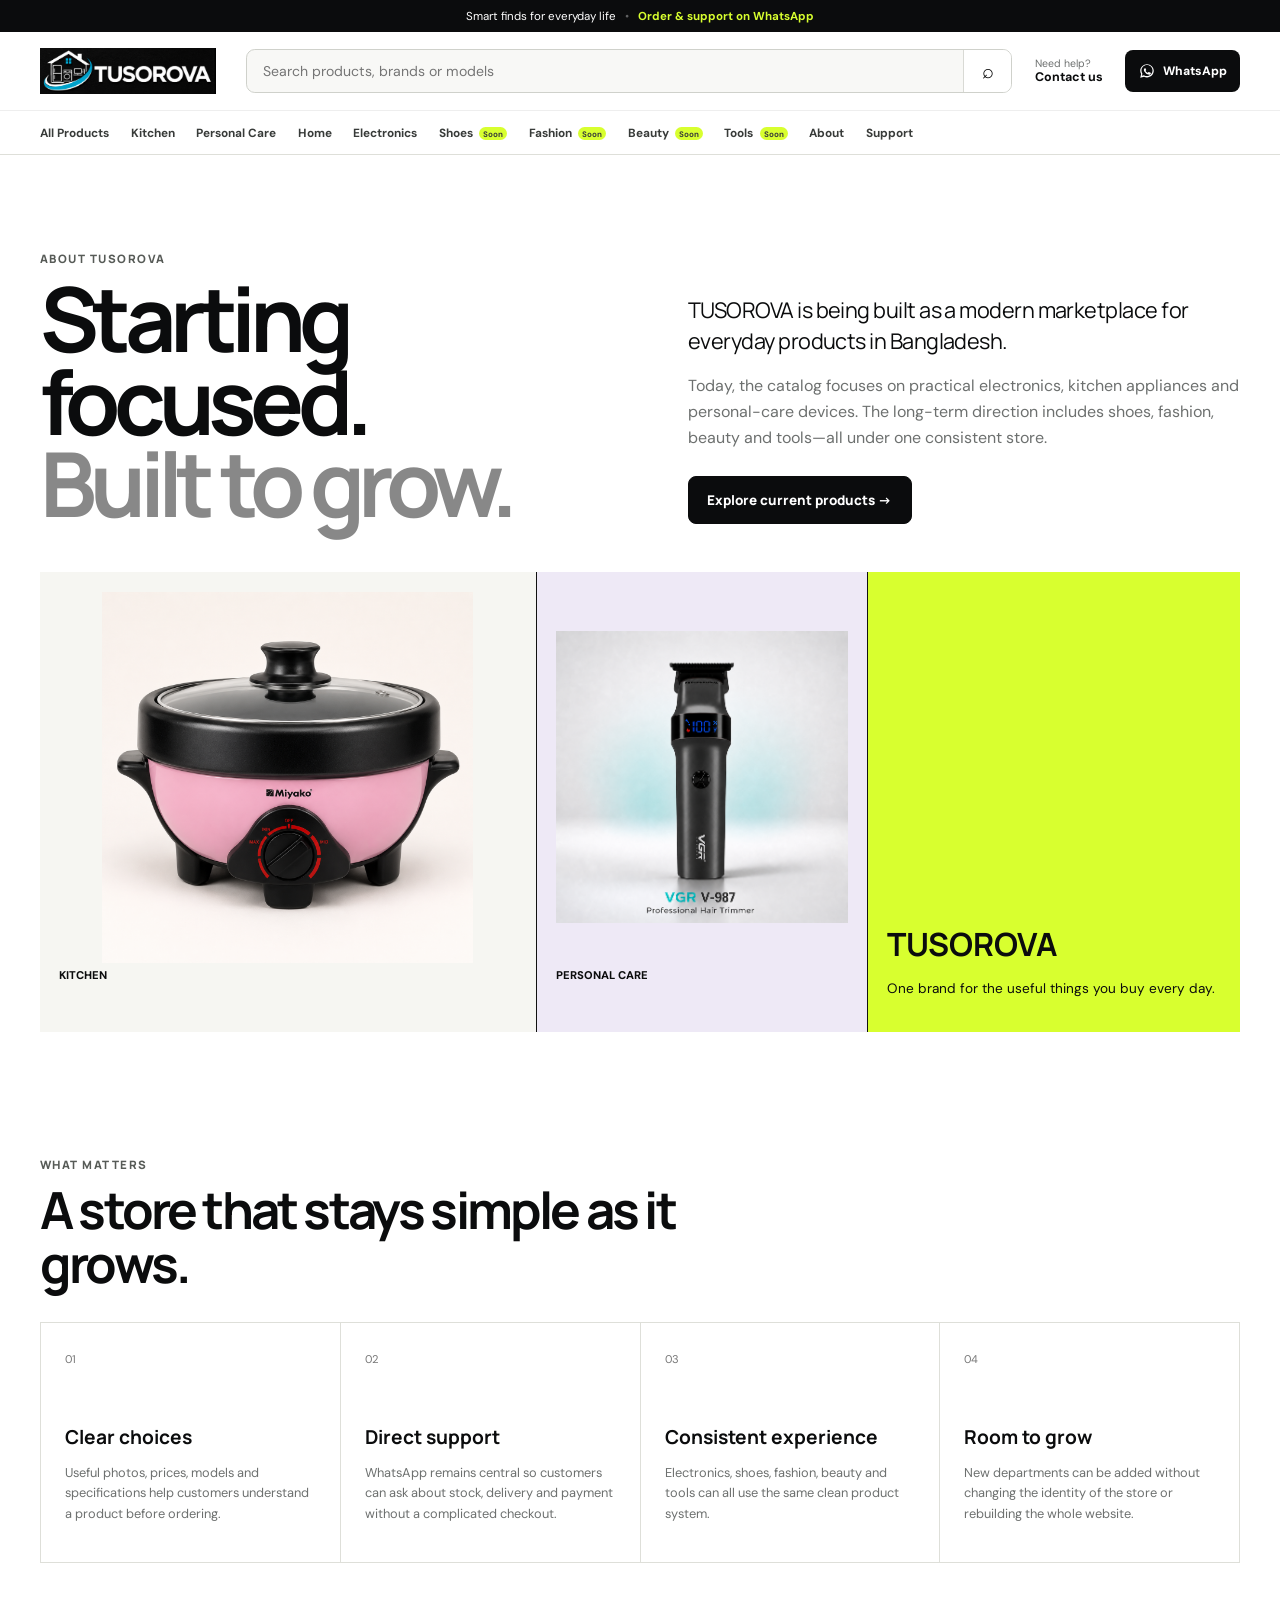
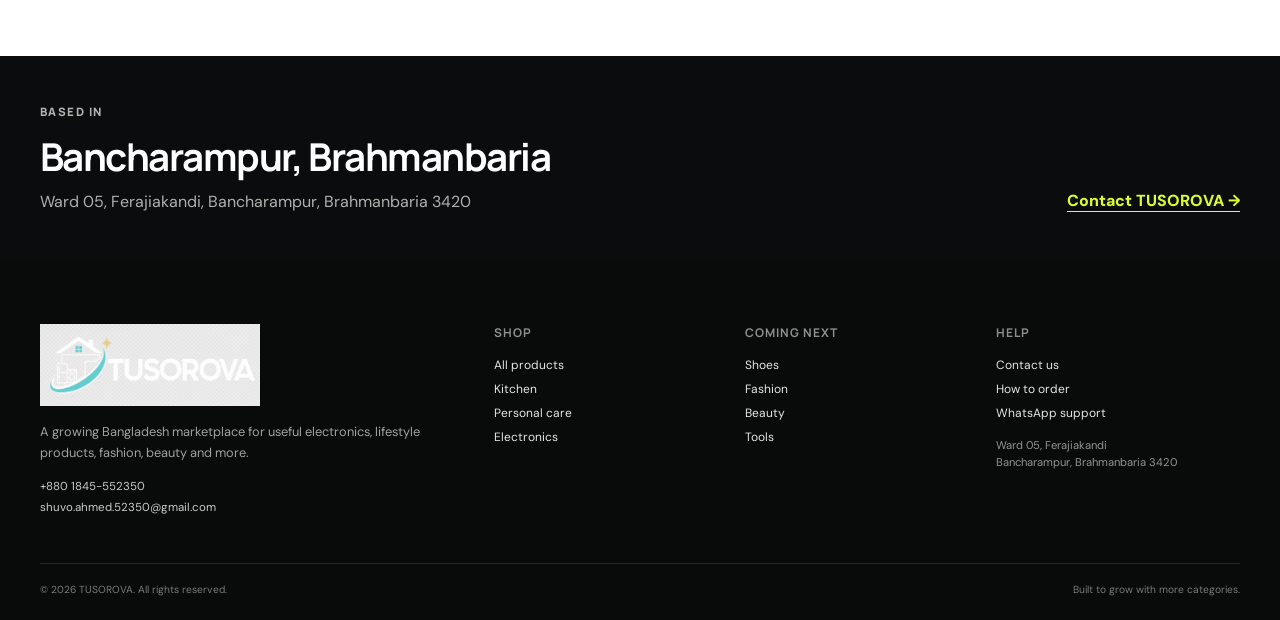
==== about.html @ f309c427 "Redesign TUSOROVA website" ====
<!doctype html>
<html lang="en"><head>
<meta charset="utf-8">
<meta name="viewport" content="width=device-width, initial-scale=1">
<meta name="theme-color" content="#0a0a0a">
<link rel="icon" href="assets/tusorova-mark.svg" type="image/svg+xml">
<link rel="preconnect" href="https://fonts.googleapis.com">
<link rel="preconnect" href="https://fonts.gstatic.com" crossorigin>
<link href="https://fonts.googleapis.com/css2?family=DM+Sans:wght@400;500;600;700&family=Manrope:wght@600;700;800&display=swap" rel="stylesheet">
<link rel="stylesheet" href="css/style.css?v=tusorova-2026-1">
<meta name="description" content="About TUSOROVA, a growing Bangladesh marketplace for electronics and everyday products.">
<title>About | TUSOROVA</title>
</head><body data-page="about">
<div class="announcement-bar"><div class="container"><span>Smart finds for everyday life</span><span class="announcement-sep">•</span><a href="https://wa.me/8801987510088" target="_blank" rel="noopener">Order & support on WhatsApp</a></div></div>
<header class="site-header sticky-top">
  <div class="container header-main">
    <button class="mobile-menu-btn" type="button" aria-label="Open menu" aria-expanded="false" aria-controls="siteNav"><span></span><span></span><span></span></button>
    <a class="brand-logo" href="index.html" aria-label="TUSOROVA home"><img src="assets/tusorova-logo-straight.png" alt="TUSOROVA"></a>
    <form class="site-search" role="search"><label class="visually-hidden" for="siteSearch">Search products</label><input id="siteSearch" type="search" placeholder="Search products, brands or models" autocomplete="off"><button type="submit" aria-label="Search">⌕</button></form>
    <a class="header-support" href="contact.html"><span>Need help?</span><strong>Contact us</strong></a>
    <a class="header-whatsapp" href="https://wa.me/8801987510088?text=Assalamu%20Alaikum%20TUSOROVA!%20I%20want%20to%20know%20about%20your%20products." target="_blank" rel="noopener"><img src="assets/whatsapp-chat.svg" alt=""><span>WhatsApp</span></a>
  </div>
  <nav class="department-nav" id="siteNav" aria-label="Departments">
    <div class="container department-scroll">
      <a href="products.html" data-nav-category="all">All Products</a>
      <a href="products.html?category=kitchen" data-nav-category="kitchen">Kitchen</a>
      <a href="products.html?category=personal" data-nav-category="personal">Personal Care</a>
      <a href="products.html?category=home" data-nav-category="home">Home</a>
      <a href="products.html?category=power" data-nav-category="power">Electronics</a>
      <a href="products.html?category=shoes" data-nav-category="shoes">Shoes <small>Soon</small></a>
      <a href="products.html?category=fashion" data-nav-category="fashion">Fashion <small>Soon</small></a>
      <a href="products.html?category=beauty" data-nav-category="beauty">Beauty <small>Soon</small></a>
      <a href="products.html?category=tools" data-nav-category="tools">Tools <small>Soon</small></a>
      <a href="about.html">About</a>
      <a href="contact.html">Support</a>
    </div>
  </nav>
</header>
<main>
  <section class="about-hero"><div class="container"><div class="about-hero-grid"><div><p class="eyebrow">ABOUT TUSOROVA</p><h1>Starting focused.<br><em>Built to grow.</em></h1></div><div><p class="about-lead">TUSOROVA is being built as a modern marketplace for everyday products in Bangladesh.</p><p>Today, the catalog focuses on practical electronics, kitchen appliances and personal-care devices. The long-term direction includes shoes, fashion, beauty and tools—all under one consistent store.</p><a class="btn-primary-dark" href="products.html">Explore current products →</a></div></div></div></section>
  <section class="about-visual"><div class="container"><div class="about-collage"><div class="about-card a"><img src="assets/miyako-mc-580t-main.png" alt="Miyako cooker"><span>Kitchen</span></div><div class="about-card b"><img src="assets/vgr-v987-main.png" alt="VGR trimmer"><span>Personal care</span></div><div class="about-card text-card"><strong>TUSOROVA</strong><p>One brand for the useful things you buy every day.</p></div></div></div></section>
  <section class="section-space"><div class="container"><div class="section-heading"><div><p class="eyebrow">WHAT MATTERS</p><h2>A store that stays simple as it grows.</h2></div></div><div class="value-grid"><article><span>01</span><h3>Clear choices</h3><p>Useful photos, prices, models and specifications help customers understand a product before ordering.</p></article><article><span>02</span><h3>Direct support</h3><p>WhatsApp remains central so customers can ask about stock, delivery and payment without a complicated checkout.</p></article><article><span>03</span><h3>Consistent experience</h3><p>Electronics, shoes, fashion, beauty and tools can all use the same clean product system.</p></article><article><span>04</span><h3>Room to grow</h3><p>New departments can be added without changing the identity of the store or rebuilding the whole website.</p></article></div></div></section>
  <section class="location-section"><div class="container"><div><p class="eyebrow light">BASED IN</p><h2>Bancharampur, Brahmanbaria</h2><p>Ward 05, Ferajiakandi, Bancharampur, Brahmanbaria 3420</p></div><a href="contact.html">Contact TUSOROVA →</a></div></section>
</main>
<footer class="site-footer">
  <div class="container">
    <div class="footer-grid">
      <div class="footer-brand-col"><a class="footer-logo" href="index.html"><img src="assets/tusorova-logo-light.png" alt="TUSOROVA"></a><p>A growing Bangladesh marketplace for useful electronics, lifestyle products, fashion, beauty and more.</p><div class="footer-contact-mini"><a href="tel:+8801845552350">+880 1845-552350</a><a href="mailto:shuvo.ahmed.52350@gmail.com">shuvo.ahmed.52350@gmail.com</a></div></div>
      <div><h3>Shop</h3><a href="products.html">All products</a><a href="products.html?category=kitchen">Kitchen</a><a href="products.html?category=personal">Personal care</a><a href="products.html?category=power">Electronics</a></div>
      <div><h3>Coming next</h3><a href="products.html?category=shoes">Shoes</a><a href="products.html?category=fashion">Fashion</a><a href="products.html?category=beauty">Beauty</a><a href="products.html?category=tools">Tools</a></div>
      <div><h3>Help</h3><a href="contact.html">Contact us</a><a href="products.html#how-to-order">How to order</a><a href="https://wa.me/8801987510088" target="_blank" rel="noopener">WhatsApp support</a><p class="footer-address">Ward 05, Ferajiakandi<br>Bancharampur, Brahmanbaria 3420</p></div>
    </div>
    <div class="footer-bottom"><span>© 2026 TUSOROVA. All rights reserved.</span><span>Built to grow with more categories.</span></div>
  </div>
</footer>
<script src="js/script.js?v=tusorova-2026-1"></script>
</body></html>
---- css/style.css ----
/* TUSOROVA 2026 marketplace redesign */
:root{--ink:#0b0c0d;--ink-2:#17191b;--paper:#fff;--soft:#f5f5f2;--soft-2:#ecece8;--muted:#6d706f;--line:#dedfd9;--accent:#d8ff2f;--accent-dark:#bddd15;--warm:#f5eadf;--green:#e9f3ec;--purple:#eee9f6;--max:1200px;--heading:'Manrope',sans-serif;--body:'DM Sans',sans-serif;--shadow:0 20px 60px rgba(15,18,17,.08)}
*{box-sizing:border-box}html{scroll-behavior:smooth}body{font-family:var(--body);color:var(--ink);background:#fff;margin:0}img{max-width:100%;display:block}a{text-decoration:none;color:inherit}button,input,textarea{font:inherit}.container{width:min(calc(100% - 32px),var(--max));margin-inline:auto}.visually-hidden{position:absolute!important;width:1px!important;height:1px!important;padding:0!important;margin:-1px!important;overflow:hidden!important;clip:rect(0,0,0,0)!important;white-space:nowrap!important;border:0!important}.row{display:grid;grid-template-columns:repeat(12,minmax(0,1fr));gap:1rem}.row>*{min-width:0}.col-6{grid-column:span 6}.col-md-4,.col-lg-3,.col-xl-3,.col-xxl-2{grid-column:span 3}.g-3,.g-4,.g-lg-4{gap:1rem}#shopProducts{grid-template-columns:repeat(6,minmax(0,1fr))}#shopProducts>*{grid-column:auto}#featuredProducts,.related-section .row{grid-template-columns:repeat(4,minmax(0,1fr))}#featuredProducts>*,.related-section .row>*{grid-column:auto}.eyebrow{font-family:var(--heading);font-size:.72rem;font-weight:800;letter-spacing:.13em;text-transform:uppercase;margin:0 0 .7rem;color:#575b57}.eyebrow.light{color:#aeb4af}.section-space{padding:5.8rem 0}.section-space-sm{padding:4.2rem 0}.section-heading{display:flex;justify-content:space-between;align-items:end;gap:2rem;margin-bottom:2rem}.section-heading.compact{margin-bottom:1.6rem}.section-heading h2{font-family:var(--heading);font-size:clamp(2rem,4vw,3.45rem);line-height:1.04;letter-spacing:-.055em;margin:0;max-width:760px}.section-heading>p{color:var(--muted);font-size:.95rem;line-height:1.65;max-width:460px;margin:0}.view-all{font-weight:800;font-size:.88rem;border-bottom:1px solid var(--ink);padding-bottom:.2rem;white-space:nowrap}.btn-primary-dark,.btn-outline-dark{display:inline-flex;align-items:center;justify-content:center;gap:.65rem;font-family:var(--heading);font-weight:800;font-size:.84rem;padding:.9rem 1.15rem;border-radius:.5rem;transition:.2s}.btn-primary-dark{background:var(--ink);color:#fff;border:1px solid var(--ink)}.btn-primary-dark:hover{background:#232626;color:#fff}.btn-outline-dark{border:1px solid var(--ink);color:var(--ink)}.btn-outline-dark:hover{background:var(--ink);color:#fff}
/* top + header */
.announcement-bar{background:var(--ink);color:#fff;font-size:.72rem}.announcement-bar .container{height:32px;display:flex;align-items:center;justify-content:center;gap:.55rem}.announcement-bar a{color:var(--accent);font-weight:700}.announcement-sep{opacity:.35}.site-header{background:rgba(255,255,255,.97);backdrop-filter:blur(12px);z-index:1000;border-bottom:1px solid var(--line)}.header-main{min-height:78px;display:grid;grid-template-columns:190px minmax(300px,1fr) auto auto;align-items:center;gap:1rem}.brand-logo{width:176px}.brand-logo img{width:100%;height:auto}.site-search{height:44px;display:flex;border:1px solid #cfd1cb;border-radius:.55rem;overflow:hidden;background:#f8f8f6}.site-search input{border:0;outline:0;background:transparent;flex:1;min-width:0;padding:0 1rem;font-size:.88rem}.site-search button{width:48px;border:0;border-left:1px solid #d9dad5;background:#fff;font-size:1.25rem;cursor:pointer}.header-support{display:flex;flex-direction:column;line-height:1.15;padding:0 .4rem}.header-support span{font-size:.66rem;color:var(--muted)}.header-support strong{font-size:.78rem}.header-whatsapp{height:42px;display:flex;align-items:center;gap:.45rem;background:var(--ink);color:#fff;border-radius:.5rem;padding:0 .8rem;font-size:.76rem;font-weight:800}.header-whatsapp img{width:18px;height:18px}.department-nav{border-top:1px solid #eee}.department-scroll{display:flex;align-items:center;gap:1.35rem;height:43px;overflow:auto;scrollbar-width:none}.department-scroll::-webkit-scrollbar{display:none}.department-nav a{font-size:.74rem;font-weight:700;white-space:nowrap;color:#383b39}.department-nav a:hover{color:#000}.department-nav small{font-size:.5rem;background:var(--accent);padding:.1rem .25rem;border-radius:99px;margin-left:.2rem}.mobile-menu-btn{display:none;border:0;background:transparent;padding:5px}.mobile-menu-btn span{display:block;width:22px;height:2px;background:#111;margin:4px}
/* hero */
.hero-section{padding:2.3rem 0 0;background:linear-gradient(180deg,#fff 0,#f8f8f5 100%)}.hero-shell{min-height:530px;background:#eeeee9;border-radius:1.2rem;overflow:hidden;display:grid;grid-template-columns:1.08fr .92fr}.hero-copy{padding:4.2rem 3.6rem;display:flex;flex-direction:column;justify-content:center}.hero-copy h1{font-family:var(--heading);font-size:clamp(3rem,6.2vw,5.9rem);line-height:.94;letter-spacing:-.075em;margin:0;max-width:760px}.hero-copy h1 em{font-style:normal;color:#787d76}.hero-lead{font-size:1.02rem;line-height:1.65;color:#575b57;max-width:590px;margin:1.4rem 0 1.7rem}.hero-actions{display:flex;align-items:center;gap:1.2rem;flex-wrap:wrap}.btn-text{font-size:.84rem;font-weight:800;border-bottom:1px solid var(--ink);padding-bottom:.18rem}.hero-proof{display:flex;flex-wrap:wrap;gap:.5rem 1.2rem;margin-top:2rem;font-size:.73rem;font-weight:700;color:#535753}.hero-proof span::first-letter{color:#557000}.hero-products{position:relative;background:#111;overflow:hidden;min-height:530px}.hero-products:before{content:'';position:absolute;inset:0;background:radial-gradient(circle at 50% 20%,rgba(216,255,47,.22),transparent 34%),linear-gradient(135deg,#181b1c,#090a0a)}.hero-product{position:absolute;background:white;box-shadow:0 28px 55px rgba(0,0,0,.25);display:flex;flex-direction:column;overflow:hidden}.hero-product img{object-fit:contain;background:#fff}.hero-product strong{font-family:var(--heading);font-size:.9rem}.hero-product small{font-size:.68rem;color:var(--muted)}.mini-label{position:absolute;top:.7rem;left:.7rem;background:var(--ink);color:#fff;border-radius:99px;padding:.28rem .5rem;font-size:.56rem;font-weight:800;z-index:2}.hero-product-main{left:10%;top:14%;width:56%;height:72%;padding:1rem}.hero-product-main img{height:78%;margin-bottom:.55rem}.hero-product-top{right:6%;top:8%;width:31%;height:40%;padding:.7rem}.hero-product-top img{height:80%}.hero-product-bottom{right:4%;bottom:7%;width:36%;height:39%;padding:.7rem}.hero-product-bottom img{height:80%}
/* trust */
.trust-strip{background:var(--ink);color:white}.trust-grid{display:grid;grid-template-columns:repeat(4,1fr)}.trust-grid>div{padding:1.1rem 1.25rem;border-right:1px solid rgba(255,255,255,.12)}.trust-grid>div:last-child{border-right:0}.trust-grid b,.trust-grid span{display:block}.trust-grid b{font-size:.78rem}.trust-grid span{font-size:.65rem;color:#aeb3b0;margin-top:.18rem;line-height:1.4}
/* departments */
.department-grid{display:grid;grid-template-columns:repeat(4,1fr);gap:1rem}.department-card{position:relative;min-height:240px;border:1px solid var(--line);padding:1.15rem;background:var(--soft);overflow:hidden;display:flex;flex-direction:column;justify-content:end;transition:.2s}.department-card:hover{transform:translateY(-4px);box-shadow:var(--shadow);color:var(--ink)}.department-card>div:not(.dept-image):not(.dept-letter){position:relative;z-index:2}.department-card span{font-size:.6rem;font-weight:800;text-transform:uppercase;letter-spacing:.08em;color:#666}.department-card h3{font-family:var(--heading);font-size:1.2rem;margin:.28rem 0 .2rem;letter-spacing:-.03em}.department-card p{font-size:.72rem;color:var(--muted);margin:0}.department-card>b{position:absolute;right:1rem;bottom:1rem;font-size:1.2rem;z-index:3}.dept-image{position:absolute;inset:0 0 38% 0;display:flex;align-items:center;justify-content:center;padding:.8rem;background:white}.dept-image img{width:100%;height:100%;object-fit:contain}.active-dept{padding-top:150px}.dept-kitchen{background:var(--warm)}.dept-care{background:var(--purple)}.dept-electronics{background:var(--green)}.coming-dept{min-height:180px;background:#fafafa}.dept-letter{position:absolute;top:1rem;right:1rem;font-family:var(--heading);font-size:3.5rem;font-weight:800;letter-spacing:-.08em;color:#dedfd9}.coming-dept:nth-child(5){background:#f6f1eb}.coming-dept:nth-child(6){background:#f3eef4}.coming-dept:nth-child(7){background:#eef3ef}
/* products */
.featured-wrap{background:#f7f7f4}.product-card{height:100%;background:#fff;border:1px solid var(--line);display:flex;flex-direction:column;transition:.2s}.product-card:hover{box-shadow:0 15px 35px rgba(12,15,13,.08);transform:translateY(-3px)}.product-image-wrap{height:245px;background:#f8f8f6;position:relative;padding:1rem;overflow:hidden}.product-image{height:100%;width:100%;object-fit:contain;transition:transform .25s}.product-card:hover .product-image{transform:scale(1.035)}.product-badge{position:absolute;left:.65rem;top:.65rem;background:var(--ink);color:#fff;padding:.25rem .42rem;font-size:.49rem;font-weight:800;letter-spacing:.06em}.product-info{padding:.95rem;display:flex;flex-direction:column;flex:1}.product-brand{font-size:.59rem;font-weight:800;text-transform:uppercase;letter-spacing:.08em;color:#767a76;margin:0 0 .28rem}.product-title{font-family:var(--heading);font-size:.92rem;line-height:1.26;letter-spacing:-.025em;margin:0;min-height:2.35em}.product-title a:hover{text-decoration:underline}.product-model{font-size:.61rem;color:var(--muted);margin:.35rem 0 0}.product-bottom{display:flex;align-items:center;justify-content:space-between;gap:.5rem;margin-top:auto;padding-top:.9rem}.product-price{font-family:var(--heading);font-weight:800;font-size:1.02rem}.product-order{font-size:.62rem;font-weight:800;text-transform:uppercase;display:inline-flex;align-items:center;gap:.3rem;background:var(--ink);color:#fff;padding:.55rem .6rem;border-radius:.35rem}.product-order:hover{color:var(--ink);background:var(--accent)}
/* brands/future/steps */
.brand-section{padding-top:4.5rem}.brand-panel{background:var(--ink);color:white;border-radius:1.1rem;padding:3.3rem;display:grid;grid-template-columns:1fr 1.4fr;gap:4rem;align-items:center}.brand-panel h2{font-family:var(--heading);font-size:clamp(2.3rem,4vw,4.3rem);line-height:1;letter-spacing:-.06em;margin:0}.brand-panel p:not(.eyebrow){color:#aeb4af;max-width:430px;line-height:1.6;margin:1rem 0 0}.brand-cloud{display:grid;grid-template-columns:repeat(3,1fr);gap:.65rem}.brand-cloud span{border:1px solid #333;min-height:74px;display:flex;align-items:center;justify-content:center;font-family:var(--heading);font-weight:800;font-size:.8rem;letter-spacing:.05em;background:#151717}.future-panel{border-top:1px solid var(--line);border-bottom:1px solid var(--line);padding:2.5rem 0;display:flex;justify-content:space-between;align-items:end;gap:2rem}.future-panel h2{font-family:var(--heading);font-size:clamp(2rem,4vw,3.5rem);letter-spacing:-.055em;margin:0 0 .7rem}.future-panel p:not(.eyebrow){color:var(--muted);max-width:700px;line-height:1.65;margin:0}.order-home{background:#fff}.steps-grid{display:grid;grid-template-columns:repeat(4,1fr);border-top:1px solid var(--line);border-left:1px solid var(--line)}.steps-grid article{min-height:190px;padding:1.5rem;border-right:1px solid var(--line);border-bottom:1px solid var(--line)}.steps-grid span{font-family:var(--heading);font-size:.7rem;font-weight:800;color:#747974}.steps-grid h3{font-family:var(--heading);font-size:1.15rem;margin:2.5rem 0 .35rem}.steps-grid p{font-size:.78rem;line-height:1.55;color:var(--muted);margin:0}.whatsapp-cta{background:#15221b;color:white;padding:3rem 0}.whatsapp-cta .container{display:flex;align-items:center;justify-content:space-between;gap:2rem}.whatsapp-cta h2{font-family:var(--heading);font-size:2.2rem;letter-spacing:-.04em;margin:0}.whatsapp-cta p:not(.eyebrow){color:#a9bab0;margin:.5rem 0 0}.whatsapp-cta a{display:flex;align-items:center;gap:.6rem;background:var(--accent);color:#0c140f;padding:.85rem 1rem;border-radius:.5rem;font-weight:800}.whatsapp-cta img{width:20px}
/* shop */
.shop-hero{padding:4.2rem 0 2rem;background:#f6f6f3}.shop-title-row{display:flex;align-items:end;justify-content:space-between;gap:2rem}.shop-title-row h1{font-family:var(--heading);font-size:clamp(3rem,6vw,5.3rem);letter-spacing:-.07em;line-height:.96;margin:0}.shop-title-row p{color:var(--muted);max-width:590px;line-height:1.6;margin:1rem 0 0}.shop-mini-trust{display:flex;gap:.8rem;flex-wrap:wrap}.shop-mini-trust span{font-size:.69rem;font-weight:800;border:1px solid #cfd1cb;padding:.42rem .55rem}.shop-tools{position:sticky;top:153px;background:#fff;border-bottom:1px solid var(--line);z-index:50}.filter-bar{min-height:64px;display:flex;align-items:center;gap:.45rem;overflow:auto;scrollbar-width:none}.filter-bar::-webkit-scrollbar{display:none}.filter-button{border:1px solid var(--line);background:#fff;color:#444;padding:.55rem .72rem;border-radius:99px;font-size:.7rem;font-weight:800;white-space:nowrap}.filter-button.active{background:var(--ink);border-color:var(--ink);color:#fff}.filter-button small{font-size:.5rem;color:#809300}.filter-button.active small{color:var(--accent)}.product-count{font-size:.68rem;color:var(--muted);margin-left:auto;white-space:nowrap}.shop-section{padding:2rem 0 5rem;min-height:420px}.shop-section .product-image-wrap{height:190px}.shop-section .product-info{padding:.75rem}.shop-section .product-title{font-size:.82rem}.shop-section .product-price{font-size:.92rem}.empty-category{text-align:center;padding:5rem 1rem 3rem;max-width:650px;margin:auto}.empty-category[hidden]{display:none}.empty-icon{width:70px;height:70px;border-radius:50%;background:var(--soft);display:flex;align-items:center;justify-content:center;font-size:2rem;margin:0 auto 1.2rem}.empty-category h2{font-family:var(--heading);font-size:2.2rem;letter-spacing:-.04em}.empty-category>p:not(.eyebrow){color:var(--muted);line-height:1.6;margin:0 auto 1.4rem;max-width:520px}.order-guide{background:#f6f6f3}
/* product detail */
.product-page{padding:2rem 0 5rem}.breadcrumb-line{display:flex;gap:.55rem;align-items:center;color:#777;font-size:.7rem;margin-bottom:1.5rem}.breadcrumb-line a:hover{color:#000}.product-detail-grid{display:grid;grid-template-columns:1.05fr .95fr;gap:4.3rem;align-items:start}.product-gallery{position:sticky;top:175px}.main-product-image{height:590px;background:#f5f5f2;border:1px solid var(--line);padding:2rem;display:flex;align-items:center;justify-content:center}.main-product-image img{height:100%;width:100%;object-fit:contain}.thumb-row{display:flex;gap:.6rem;margin-top:.7rem}.thumb-btn{width:76px;height:76px;background:#fff;border:1px solid var(--line);padding:.35rem}.thumb-btn.active{border:2px solid var(--ink)}.thumb-btn img{width:100%;height:100%;object-fit:contain}.product-summary{padding-top:1rem}.stock-row{display:flex;gap:.6rem;align-items:center;font-size:.63rem;text-transform:uppercase;font-weight:800;letter-spacing:.06em;color:#777}.in-stock{background:#e9f5e9;color:#236126;padding:.3rem .45rem}.detail-brand{font-size:.7rem;font-weight:800;letter-spacing:.1em;text-transform:uppercase;margin:1.2rem 0 .4rem;color:#555}.product-summary h1{font-family:var(--heading);font-size:clamp(2.3rem,4.4vw,4.15rem);line-height:1.02;letter-spacing:-.06em;margin:0}.detail-model{color:#777;font-size:.8rem;margin:.7rem 0 0}.detail-description{color:#595d59;font-size:1rem;line-height:1.7;margin:1.3rem 0}.detail-price{font-family:var(--heading);font-size:2rem;font-weight:800;margin:1rem 0 1.2rem}.detail-order-btn{height:52px;background:var(--ink);color:#fff;display:flex;align-items:center;justify-content:center;gap:.65rem;border-radius:.45rem;font-weight:800}.detail-order-btn:hover{color:#0a0a0a;background:var(--accent)}.detail-order-btn img{width:21px}.detail-help-link{display:inline-block;font-size:.76rem;font-weight:700;margin:1rem 0 1.4rem;border-bottom:1px solid #bbb}.purchase-points{border-top:1px solid var(--line)}.purchase-points>div{padding:.9rem 0;border-bottom:1px solid var(--line);display:grid;grid-template-columns:140px 1fr;gap:1rem}.purchase-points b{font-size:.72rem}.purchase-points span{font-size:.72rem;color:var(--muted)}.product-info-section{display:grid;grid-template-columns:.65fr 1.35fr;gap:4rem;padding:5rem 0 3.5rem;margin-top:4rem;border-top:1px solid var(--line)}.product-info-intro h2{font-family:var(--heading);font-size:2.2rem;letter-spacing:-.045em}.product-info-intro>p:not(.eyebrow){color:var(--muted);line-height:1.6}.spec-list{margin:0;border-top:1px solid var(--line)}.spec-row{display:grid;grid-template-columns:180px 1fr;gap:2rem;padding:1rem 0;border-bottom:1px solid var(--line)}.spec-row dt{font-size:.73rem}.spec-row dd{font-size:.78rem;color:var(--muted);line-height:1.55;margin:0}.related-section{padding:3.5rem 0 1rem;border-top:1px solid var(--line)}.product-not-found{text-align:center;padding:8rem 0}.product-not-found h1{font-family:var(--heading);font-size:3rem;letter-spacing:-.05em;margin-bottom:1.4rem}
/* about */
.about-hero{padding:6rem 0 3rem}.about-hero-grid{display:grid;grid-template-columns:1fr 1fr;gap:6rem;align-items:end}.about-hero h1{font-family:var(--heading);font-size:clamp(3.5rem,7vw,7rem);line-height:.92;letter-spacing:-.075em;margin:0}.about-hero h1 em{font-style:normal;color:#888}.about-lead{font-family:var(--heading);font-size:1.35rem;line-height:1.45;letter-spacing:-.025em;margin:0 0 1rem}.about-hero-grid>div:last-child>p:not(.about-lead){color:var(--muted);line-height:1.65;margin-bottom:1.5rem}.about-visual{padding-bottom:2rem}.about-collage{height:460px;background:#111;display:grid;grid-template-columns:1.2fr .8fr .9fr;gap:1px}.about-card{background:#f6f6f2;position:relative;padding:1.2rem;overflow:hidden}.about-card img{width:100%;height:88%;object-fit:contain}.about-card span{font-size:.7rem;font-weight:800;text-transform:uppercase}.about-card.b{background:#eee9f6}.about-card.text-card{background:var(--accent);display:flex;flex-direction:column;justify-content:flex-end}.about-card.text-card strong{font-family:var(--heading);font-size:2rem}.about-card.text-card p{font-size:.85rem;line-height:1.5}.value-grid{display:grid;grid-template-columns:repeat(4,1fr);border-top:1px solid var(--line);border-left:1px solid var(--line)}.value-grid article{padding:1.5rem;border-right:1px solid var(--line);border-bottom:1px solid var(--line);min-height:240px}.value-grid span{font-size:.7rem;color:#777}.value-grid h3{font-family:var(--heading);font-size:1.2rem;margin:3.5rem 0 .6rem}.value-grid p{font-size:.8rem;line-height:1.6;color:var(--muted)}.location-section{background:var(--ink);color:white;padding:3rem 0}.location-section .container{display:flex;justify-content:space-between;align-items:end;gap:2rem}.location-section h2{font-family:var(--heading);font-size:2.4rem;letter-spacing:-.04em;margin:0}.location-section p:not(.eyebrow){color:#adb2af;margin:.5rem 0 0}.location-section a{color:var(--accent);font-weight:800;border-bottom:1px solid var(--accent)}
/* contact */
.contact-hero{padding:5rem 0 3rem;background:#f6f6f3}.contact-hero h1{font-family:var(--heading);font-size:clamp(3.2rem,6vw,5.5rem);letter-spacing:-.065em;margin:0}.contact-hero>div>p:last-child{color:var(--muted);font-size:1rem;margin:1rem 0 0}.contact-main{padding:4rem 0 5rem}.contact-grid{display:grid;grid-template-columns:.9fr 1.1fr;gap:3rem}.contact-info{display:grid;grid-template-columns:1fr 1fr;gap:.8rem}.contact-card{border:1px solid var(--line);padding:1.2rem;min-height:155px;display:flex;flex-direction:column}.contact-card.primary{grid-column:1/-1;background:var(--ink);color:white;min-height:200px}.contact-card>span{font-size:.62rem;font-weight:800;text-transform:uppercase;letter-spacing:.08em;color:#777}.contact-card.primary>span{color:#aaa}.contact-card h2,.contact-card h3{font-family:var(--heading);margin:.45rem 0 .8rem;word-break:break-word}.contact-card h2{font-size:2.1rem}.contact-card h3{font-size:1rem}.contact-card a{font-size:.77rem;font-weight:800;margin-top:auto}.contact-card.primary a{color:var(--accent);font-size:1rem}.contact-card p{font-size:.72rem;color:var(--muted);margin:.5rem 0 0;line-height:1.5}.contact-card.primary p{color:#aaa}.message-form{border:1px solid var(--line);padding:2rem}.message-form h2{font-family:var(--heading);font-size:2.1rem;letter-spacing:-.04em}.message-form>p:not(.eyebrow){color:var(--muted);font-size:.8rem}.form-grid{display:grid;grid-template-columns:1fr 1fr;gap:1rem;margin-top:1.5rem}.form-grid label{display:flex;flex-direction:column;gap:.35rem}.form-grid label span{font-size:.67rem;font-weight:800}.form-grid input,.form-grid textarea{border:1px solid #cfd1cb;background:#fafafa;padding:.8rem;outline:none;border-radius:.3rem;font-size:.84rem}.form-grid input:focus,.form-grid textarea:focus{border-color:#111;background:#fff}.form-grid .full{grid-column:1/-1}.message-form>small{display:block;color:#888;font-size:.65rem;margin-top:.8rem;line-height:1.4}.payment-strip{background:#f0f1ed;padding:1.1rem 0}.payment-strip .container{display:flex;align-items:center;gap:1.2rem;font-size:.72rem}.payment-strip span{color:var(--muted)}
/* footer */
.site-footer{background:#090a0a;color:#fff;padding:4rem 0 1.5rem}.footer-grid{display:grid;grid-template-columns:2fr 1fr 1fr 1.2fr;gap:3rem}.footer-logo{display:block;width:220px;margin-bottom:1rem}.footer-logo img{width:100%;height:auto}.footer-brand-col>p{color:#9ea39f;max-width:420px;font-size:.8rem;line-height:1.6}.footer-contact-mini{display:flex;flex-direction:column;gap:.35rem;margin-top:1rem}.footer-contact-mini a{font-size:.72rem;color:#c9cdca}.footer-grid h3{font-family:var(--heading);font-size:.75rem;text-transform:uppercase;letter-spacing:.08em;color:#8b918d;margin:0 0 1rem}.footer-grid>div:not(.footer-brand-col)>a{display:block;font-size:.75rem;color:#e4e7e5;margin:.5rem 0}.footer-grid a:hover{color:var(--accent)}.footer-address{font-size:.7rem;color:#919692;line-height:1.55;margin-top:1rem}.footer-bottom{border-top:1px solid #242626;margin-top:3rem;padding-top:1.2rem;display:flex;justify-content:space-between;color:#777d79;font-size:.64rem}
/* responsive */
@media(max-width:1199px){.header-main{grid-template-columns:170px 1fr auto}.header-support{display:none}.department-grid{grid-template-columns:repeat(3,1fr)}.product-detail-grid{gap:2.5rem}.main-product-image{height:520px}}
@media(max-width:991px){#shopProducts{grid-template-columns:repeat(4,minmax(0,1fr))}#featuredProducts,.related-section .row{grid-template-columns:repeat(3,minmax(0,1fr))}.announcement-bar{display:none}.site-header{top:0}.header-main{min-height:70px;grid-template-columns:auto 150px 1fr auto}.mobile-menu-btn{display:block}.brand-logo{width:145px}.header-whatsapp span{display:none}.header-whatsapp{width:40px;justify-content:center;padding:0}.site-search{grid-column:1/-1;grid-row:2;height:40px;margin-bottom:.7rem}.department-nav{display:none}.department-nav.open{display:block}.department-scroll{height:auto;align-items:stretch;flex-direction:column;padding:.5rem 0 1rem;gap:0}.department-nav a{padding:.7rem 0;border-bottom:1px solid #eee}.shop-tools{top:120px}.hero-shell{grid-template-columns:1fr}.hero-copy{padding:3rem 2.3rem}.hero-products{min-height:430px}.trust-grid{grid-template-columns:repeat(2,1fr)}.trust-grid>div:nth-child(2){border-right:0}.trust-grid>div:nth-child(-n+2){border-bottom:1px solid rgba(255,255,255,.12)}.department-grid{grid-template-columns:repeat(2,1fr)}.brand-panel{grid-template-columns:1fr;gap:2rem}.steps-grid{grid-template-columns:repeat(2,1fr)}.product-detail-grid{grid-template-columns:1fr}.product-gallery{position:static}.main-product-image{height:min(80vw,600px)}.product-info-section{grid-template-columns:1fr;gap:1.5rem}.about-hero-grid{grid-template-columns:1fr;gap:2rem}.about-collage{height:auto;grid-template-columns:1fr 1fr}.about-card{min-height:300px}.about-card.text-card{grid-column:1/-1;min-height:180px}.value-grid{grid-template-columns:repeat(2,1fr)}.contact-grid{grid-template-columns:1fr}.footer-grid{grid-template-columns:1.6fr 1fr 1fr}.footer-grid>div:last-child{grid-column:1/-1}.footer-bottom{flex-direction:column;gap:.35rem}}
@media(max-width:767px){#shopProducts,#featuredProducts,.related-section .row{grid-template-columns:repeat(2,minmax(0,1fr))}.section-space{padding:4rem 0}.section-space-sm{padding:3rem 0}.section-heading{align-items:start;flex-direction:column;gap:.7rem}.hero-section{padding-top:.8rem}.hero-shell{border-radius:.7rem}.hero-copy{padding:2.3rem 1.35rem}.hero-copy h1{font-size:3.4rem}.hero-lead{font-size:.92rem}.hero-proof{gap:.4rem .8rem}.hero-products{min-height:360px}.department-grid{grid-template-columns:1fr 1fr}.department-card{min-height:200px}.active-dept{padding-top:130px}.dept-image{inset:0 0 40%}.brand-panel{padding:2rem 1.3rem}.brand-cloud{grid-template-columns:repeat(2,1fr)}.future-panel{align-items:start;flex-direction:column}.whatsapp-cta .container{align-items:start;flex-direction:column}.shop-hero{padding:3rem 0 1.5rem}.shop-title-row{align-items:start;flex-direction:column}.shop-mini-trust{display:none}.product-count{display:none}.shop-section .product-image-wrap{height:170px}.product-image-wrap{height:200px}.product-info{padding:.7rem}.product-title{font-size:.8rem}.product-badge{font-size:.45rem}.product-order{padding:.46rem .48rem;font-size:.56rem}.product-price{font-size:.9rem}.product-info-section{margin-top:2.5rem;padding-top:3rem}.spec-row{grid-template-columns:120px 1fr;gap:1rem}.about-hero{padding:4rem 0 2rem}.about-collage{grid-template-columns:1fr}.about-card.text-card{grid-column:auto}.value-grid{grid-template-columns:1fr}.location-section .container{align-items:start;flex-direction:column}.contact-hero{padding:3.5rem 0 2rem}.contact-info{grid-template-columns:1fr}.contact-card.primary{grid-column:auto}.form-grid{grid-template-columns:1fr}.form-grid .full{grid-column:auto}.message-form{padding:1.3rem}.payment-strip .container{flex-wrap:wrap}.footer-grid{grid-template-columns:1fr 1fr}.footer-brand-col{grid-column:1/-1}}
@media(max-width:480px){.header-main{grid-template-columns:auto 132px 1fr auto;gap:.55rem}.brand-logo{width:128px}.department-grid{grid-template-columns:1fr 1fr;gap:.6rem}.department-card{padding:.8rem;min-height:175px}.active-dept{padding-top:110px}.department-card h3{font-size:.95rem}.department-card p{font-size:.62rem}.coming-dept{min-height:145px}.dept-letter{font-size:2.6rem}.trust-grid{grid-template-columns:1fr}.trust-grid>div{border-right:0!important;border-bottom:1px solid rgba(255,255,255,.12)}.trust-grid>div:last-child{border-bottom:0}.steps-grid{grid-template-columns:1fr}.steps-grid article{min-height:150px}.steps-grid h3{margin-top:1.5rem}.hero-product-main{left:5%;width:59%}.hero-product-top{right:4%;width:34%}.hero-product-bottom{right:3%;width:39%}.shop-section .row{--bs-gutter-x:.6rem;--bs-gutter-y:.7rem}.shop-section .product-image-wrap{height:150px}.shop-section .product-info{padding:.55rem}.shop-section .product-title{font-size:.72rem}.product-brand,.product-model{display:none}.shop-section .product-order{font-size:0;width:29px;height:29px;border-radius:50%;padding:0;justify-content:center}.shop-section .product-order span{font-size:.7rem}.main-product-image{padding:1rem}.purchase-points>div{grid-template-columns:110px 1fr}.footer-grid{grid-template-columns:1fr}.footer-brand-col{grid-column:auto}.footer-grid>div:last-child{grid-column:auto}}
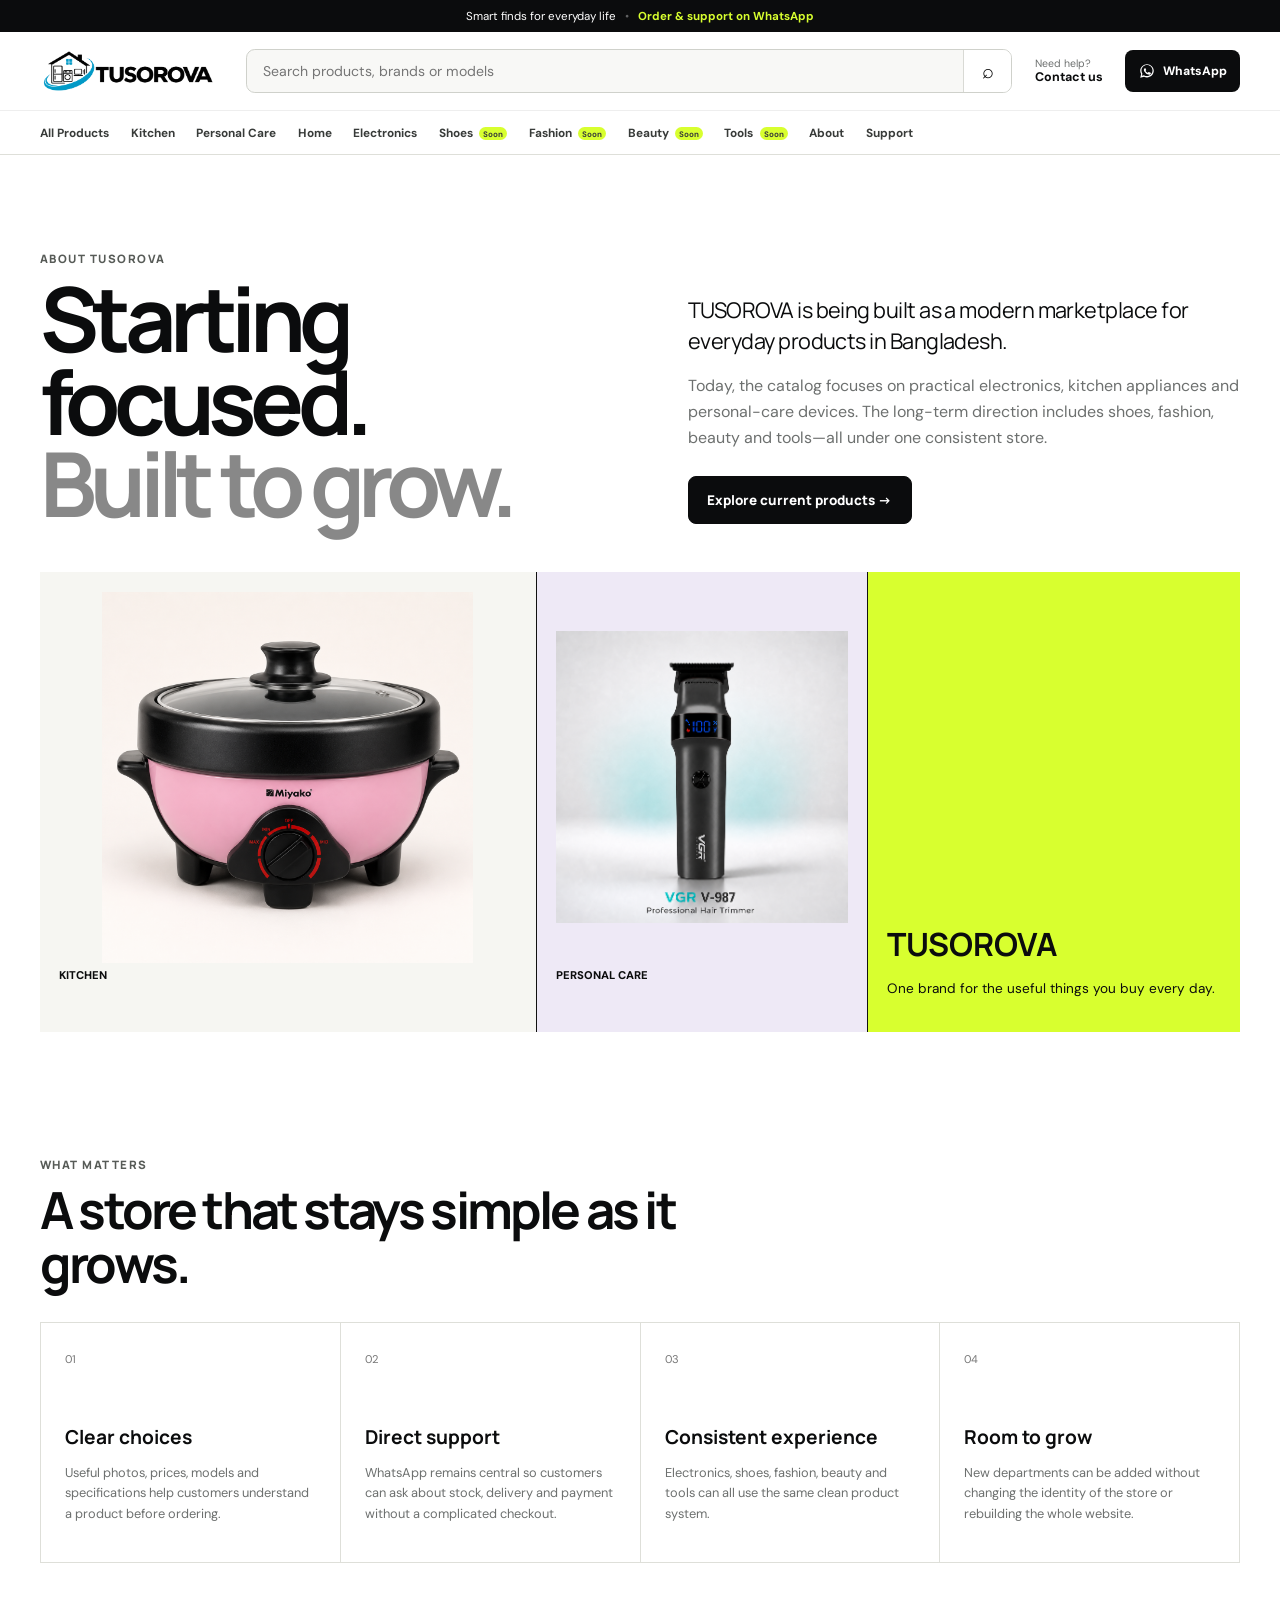
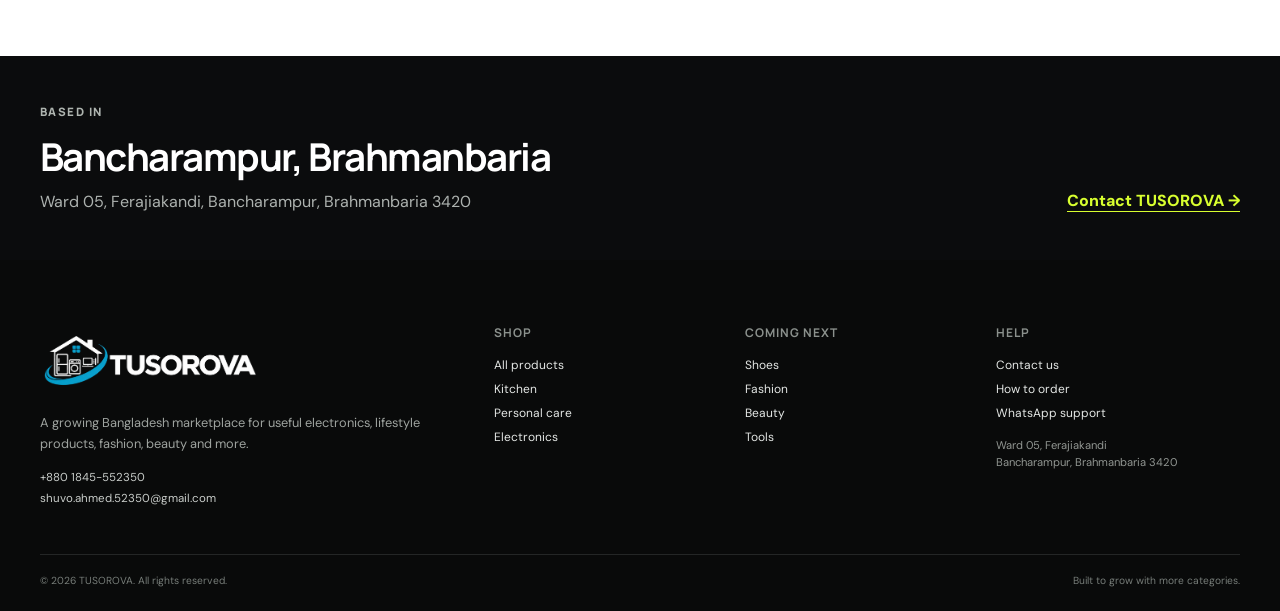
==== commit 665674dc: "Use transparent brand logo and Bangla WhatsApp messages" ====
--- a/about.html
+++ b/about.html
@@ -3,22 +3,22 @@
 <meta charset="utf-8">
 <meta name="viewport" content="width=device-width, initial-scale=1">
 <meta name="theme-color" content="#0a0a0a">
-<link rel="icon" href="assets/tusorova-mark.svg" type="image/svg+xml">
+<link rel="icon" href="assets/tusorova-original-mark.svg" type="image/svg+xml">
 <link rel="preconnect" href="https://fonts.googleapis.com">
 <link rel="preconnect" href="https://fonts.gstatic.com" crossorigin>
 <link href="https://fonts.googleapis.com/css2?family=DM+Sans:wght@400;500;600;700&family=Manrope:wght@600;700;800&display=swap" rel="stylesheet">
-<link rel="stylesheet" href="css/style.css?v=tusorova-2026-1">
+<link rel="stylesheet" href="css/style.css?v=tusorova-2026-2">
 <meta name="description" content="About TUSOROVA, a growing Bangladesh marketplace for electronics and everyday products.">
 <title>About | TUSOROVA</title>
 </head><body data-page="about">
-<div class="announcement-bar"><div class="container"><span>Smart finds for everyday life</span><span class="announcement-sep">•</span><a href="https://wa.me/8801987510088" target="_blank" rel="noopener">Order & support on WhatsApp</a></div></div>
+<div class="announcement-bar"><div class="container"><span>Smart finds for everyday life</span><span class="announcement-sep">•</span><a href="https://wa.me/8801987510088?text=%E0%A6%86%E0%A6%B8%E0%A6%B8%E0%A6%BE%E0%A6%B2%E0%A6%BE%E0%A6%AE%E0%A7%81%20%E0%A6%86%E0%A6%B2%E0%A6%BE%E0%A6%87%E0%A6%95%E0%A7%81%E0%A6%AE%20TUSOROVA!%20%E0%A6%86%E0%A6%AE%E0%A6%BF%20%E0%A6%86%E0%A6%AA%E0%A6%A8%E0%A6%BE%E0%A6%A6%E0%A7%87%E0%A6%B0%20%E0%A6%AA%E0%A6%A3%E0%A7%8D%E0%A6%AF%20%E0%A6%B8%E0%A6%AE%E0%A7%8D%E0%A6%AA%E0%A6%B0%E0%A7%8D%E0%A6%95%E0%A7%87%20%E0%A6%9C%E0%A6%BE%E0%A6%A8%E0%A6%A4%E0%A7%87%20%E0%A6%9A%E0%A6%BE%E0%A6%87%E0%A5%A4" target="_blank" rel="noopener">Order & support on WhatsApp</a></div></div>
 <header class="site-header sticky-top">
   <div class="container header-main">
     <button class="mobile-menu-btn" type="button" aria-label="Open menu" aria-expanded="false" aria-controls="siteNav"><span></span><span></span><span></span></button>
-    <a class="brand-logo" href="index.html" aria-label="TUSOROVA home"><img src="assets/tusorova-logo-straight.png" alt="TUSOROVA"></a>
+    <a class="brand-logo" href="index.html" aria-label="TUSOROVA home"><img src="assets/tusorova-transparent.png" alt="TUSOROVA"></a>
     <form class="site-search" role="search"><label class="visually-hidden" for="siteSearch">Search products</label><input id="siteSearch" type="search" placeholder="Search products, brands or models" autocomplete="off"><button type="submit" aria-label="Search">⌕</button></form>
     <a class="header-support" href="contact.html"><span>Need help?</span><strong>Contact us</strong></a>
-    <a class="header-whatsapp" href="https://wa.me/8801987510088?text=Assalamu%20Alaikum%20TUSOROVA!%20I%20want%20to%20know%20about%20your%20products." target="_blank" rel="noopener"><img src="assets/whatsapp-chat.svg" alt=""><span>WhatsApp</span></a>
+    <a class="header-whatsapp" href="https://wa.me/8801987510088?text=%E0%A6%86%E0%A6%B8%E0%A6%B8%E0%A6%BE%E0%A6%B2%E0%A6%BE%E0%A6%AE%E0%A7%81%20%E0%A6%86%E0%A6%B2%E0%A6%BE%E0%A6%87%E0%A6%95%E0%A7%81%E0%A6%AE%20TUSOROVA!%20%E0%A6%86%E0%A6%AE%E0%A6%BF%20%E0%A6%86%E0%A6%AA%E0%A6%A8%E0%A6%BE%E0%A6%A6%E0%A7%87%E0%A6%B0%20%E0%A6%AA%E0%A6%A3%E0%A7%8D%E0%A6%AF%20%E0%A6%B8%E0%A6%AE%E0%A7%8D%E0%A6%AA%E0%A6%B0%E0%A7%8D%E0%A6%95%E0%A7%87%20%E0%A6%9C%E0%A6%BE%E0%A6%A8%E0%A6%A4%E0%A7%87%20%E0%A6%9A%E0%A6%BE%E0%A6%87%E0%A5%A4" target="_blank" rel="noopener"><img src="assets/whatsapp-chat.svg" alt=""><span>WhatsApp</span></a>
   </div>
   <nav class="department-nav" id="siteNav" aria-label="Departments">
     <div class="container department-scroll">
@@ -45,13 +45,13 @@
 <footer class="site-footer">
   <div class="container">
     <div class="footer-grid">
-      <div class="footer-brand-col"><a class="footer-logo" href="index.html"><img src="assets/tusorova-logo-light.png" alt="TUSOROVA"></a><p>A growing Bangladesh marketplace for useful electronics, lifestyle products, fashion, beauty and more.</p><div class="footer-contact-mini"><a href="tel:+8801845552350">+880 1845-552350</a><a href="mailto:shuvo.ahmed.52350@gmail.com">shuvo.ahmed.52350@gmail.com</a></div></div>
+      <div class="footer-brand-col"><a class="footer-logo" href="index.html"><img src="assets/tusorova-transparent.png" alt="TUSOROVA"></a><p>A growing Bangladesh marketplace for useful electronics, lifestyle products, fashion, beauty and more.</p><div class="footer-contact-mini"><a href="tel:+8801845552350">+880 1845-552350</a><a href="mailto:shuvo.ahmed.52350@gmail.com">shuvo.ahmed.52350@gmail.com</a></div></div>
       <div><h3>Shop</h3><a href="products.html">All products</a><a href="products.html?category=kitchen">Kitchen</a><a href="products.html?category=personal">Personal care</a><a href="products.html?category=power">Electronics</a></div>
       <div><h3>Coming next</h3><a href="products.html?category=shoes">Shoes</a><a href="products.html?category=fashion">Fashion</a><a href="products.html?category=beauty">Beauty</a><a href="products.html?category=tools">Tools</a></div>
-      <div><h3>Help</h3><a href="contact.html">Contact us</a><a href="products.html#how-to-order">How to order</a><a href="https://wa.me/8801987510088" target="_blank" rel="noopener">WhatsApp support</a><p class="footer-address">Ward 05, Ferajiakandi<br>Bancharampur, Brahmanbaria 3420</p></div>
+      <div><h3>Help</h3><a href="contact.html">Contact us</a><a href="products.html#how-to-order">How to order</a><a href="https://wa.me/8801987510088?text=%E0%A6%86%E0%A6%B8%E0%A6%B8%E0%A6%BE%E0%A6%B2%E0%A6%BE%E0%A6%AE%E0%A7%81%20%E0%A6%86%E0%A6%B2%E0%A6%BE%E0%A6%87%E0%A6%95%E0%A7%81%E0%A6%AE%20TUSOROVA!%20%E0%A6%86%E0%A6%AE%E0%A6%BF%20%E0%A6%86%E0%A6%AA%E0%A6%A8%E0%A6%BE%E0%A6%A6%E0%A7%87%E0%A6%B0%20%E0%A6%AA%E0%A6%A3%E0%A7%8D%E0%A6%AF%20%E0%A6%B8%E0%A6%AE%E0%A7%8D%E0%A6%AA%E0%A6%B0%E0%A7%8D%E0%A6%95%E0%A7%87%20%E0%A6%9C%E0%A6%BE%E0%A6%A8%E0%A6%A4%E0%A7%87%20%E0%A6%9A%E0%A6%BE%E0%A6%87%E0%A5%A4" target="_blank" rel="noopener">WhatsApp support</a><p class="footer-address">Ward 05, Ferajiakandi<br>Bancharampur, Brahmanbaria 3420</p></div>
     </div>
     <div class="footer-bottom"><span>© 2026 TUSOROVA. All rights reserved.</span><span>Built to grow with more categories.</span></div>
   </div>
 </footer>
-<script src="js/script.js?v=tusorova-2026-1"></script>
-</body></html>+<script src="js/script.js?v=tusorova-2026-2"></script>
+</body></html>
--- a/css/style.css
+++ b/css/style.css
@@ -28,3 +28,4 @@
 @media(max-width:991px){#shopProducts{grid-template-columns:repeat(4,minmax(0,1fr))}#featuredProducts,.related-section .row{grid-template-columns:repeat(3,minmax(0,1fr))}.announcement-bar{display:none}.site-header{top:0}.header-main{min-height:70px;grid-template-columns:auto 150px 1fr auto}.mobile-menu-btn{display:block}.brand-logo{width:145px}.header-whatsapp span{display:none}.header-whatsapp{width:40px;justify-content:center;padding:0}.site-search{grid-column:1/-1;grid-row:2;height:40px;margin-bottom:.7rem}.department-nav{display:none}.department-nav.open{display:block}.department-scroll{height:auto;align-items:stretch;flex-direction:column;padding:.5rem 0 1rem;gap:0}.department-nav a{padding:.7rem 0;border-bottom:1px solid #eee}.shop-tools{top:120px}.hero-shell{grid-template-columns:1fr}.hero-copy{padding:3rem 2.3rem}.hero-products{min-height:430px}.trust-grid{grid-template-columns:repeat(2,1fr)}.trust-grid>div:nth-child(2){border-right:0}.trust-grid>div:nth-child(-n+2){border-bottom:1px solid rgba(255,255,255,.12)}.department-grid{grid-template-columns:repeat(2,1fr)}.brand-panel{grid-template-columns:1fr;gap:2rem}.steps-grid{grid-template-columns:repeat(2,1fr)}.product-detail-grid{grid-template-columns:1fr}.product-gallery{position:static}.main-product-image{height:min(80vw,600px)}.product-info-section{grid-template-columns:1fr;gap:1.5rem}.about-hero-grid{grid-template-columns:1fr;gap:2rem}.about-collage{height:auto;grid-template-columns:1fr 1fr}.about-card{min-height:300px}.about-card.text-card{grid-column:1/-1;min-height:180px}.value-grid{grid-template-columns:repeat(2,1fr)}.contact-grid{grid-template-columns:1fr}.footer-grid{grid-template-columns:1.6fr 1fr 1fr}.footer-grid>div:last-child{grid-column:1/-1}.footer-bottom{flex-direction:column;gap:.35rem}}
 @media(max-width:767px){#shopProducts,#featuredProducts,.related-section .row{grid-template-columns:repeat(2,minmax(0,1fr))}.section-space{padding:4rem 0}.section-space-sm{padding:3rem 0}.section-heading{align-items:start;flex-direction:column;gap:.7rem}.hero-section{padding-top:.8rem}.hero-shell{border-radius:.7rem}.hero-copy{padding:2.3rem 1.35rem}.hero-copy h1{font-size:3.4rem}.hero-lead{font-size:.92rem}.hero-proof{gap:.4rem .8rem}.hero-products{min-height:360px}.department-grid{grid-template-columns:1fr 1fr}.department-card{min-height:200px}.active-dept{padding-top:130px}.dept-image{inset:0 0 40%}.brand-panel{padding:2rem 1.3rem}.brand-cloud{grid-template-columns:repeat(2,1fr)}.future-panel{align-items:start;flex-direction:column}.whatsapp-cta .container{align-items:start;flex-direction:column}.shop-hero{padding:3rem 0 1.5rem}.shop-title-row{align-items:start;flex-direction:column}.shop-mini-trust{display:none}.product-count{display:none}.shop-section .product-image-wrap{height:170px}.product-image-wrap{height:200px}.product-info{padding:.7rem}.product-title{font-size:.8rem}.product-badge{font-size:.45rem}.product-order{padding:.46rem .48rem;font-size:.56rem}.product-price{font-size:.9rem}.product-info-section{margin-top:2.5rem;padding-top:3rem}.spec-row{grid-template-columns:120px 1fr;gap:1rem}.about-hero{padding:4rem 0 2rem}.about-collage{grid-template-columns:1fr}.about-card.text-card{grid-column:auto}.value-grid{grid-template-columns:1fr}.location-section .container{align-items:start;flex-direction:column}.contact-hero{padding:3.5rem 0 2rem}.contact-info{grid-template-columns:1fr}.contact-card.primary{grid-column:auto}.form-grid{grid-template-columns:1fr}.form-grid .full{grid-column:auto}.message-form{padding:1.3rem}.payment-strip .container{flex-wrap:wrap}.footer-grid{grid-template-columns:1fr 1fr}.footer-brand-col{grid-column:1/-1}}
 @media(max-width:480px){.header-main{grid-template-columns:auto 132px 1fr auto;gap:.55rem}.brand-logo{width:128px}.department-grid{grid-template-columns:1fr 1fr;gap:.6rem}.department-card{padding:.8rem;min-height:175px}.active-dept{padding-top:110px}.department-card h3{font-size:.95rem}.department-card p{font-size:.62rem}.coming-dept{min-height:145px}.dept-letter{font-size:2.6rem}.trust-grid{grid-template-columns:1fr}.trust-grid>div{border-right:0!important;border-bottom:1px solid rgba(255,255,255,.12)}.trust-grid>div:last-child{border-bottom:0}.steps-grid{grid-template-columns:1fr}.steps-grid article{min-height:150px}.steps-grid h3{margin-top:1.5rem}.hero-product-main{left:5%;width:59%}.hero-product-top{right:4%;width:34%}.hero-product-bottom{right:3%;width:39%}.shop-section .row{--bs-gutter-x:.6rem;--bs-gutter-y:.7rem}.shop-section .product-image-wrap{height:150px}.shop-section .product-info{padding:.55rem}.shop-section .product-title{font-size:.72rem}.product-brand,.product-model{display:none}.shop-section .product-order{font-size:0;width:29px;height:29px;border-radius:50%;padding:0;justify-content:center}.shop-section .product-order span{font-size:.7rem}.main-product-image{padding:1rem}.purchase-points>div{grid-template-columns:110px 1fr}.footer-grid{grid-template-columns:1fr}.footer-brand-col{grid-column:auto}.footer-grid>div:last-child{grid-column:auto}}
+.footer-logo img{filter:invert(1) hue-rotate(180deg)}
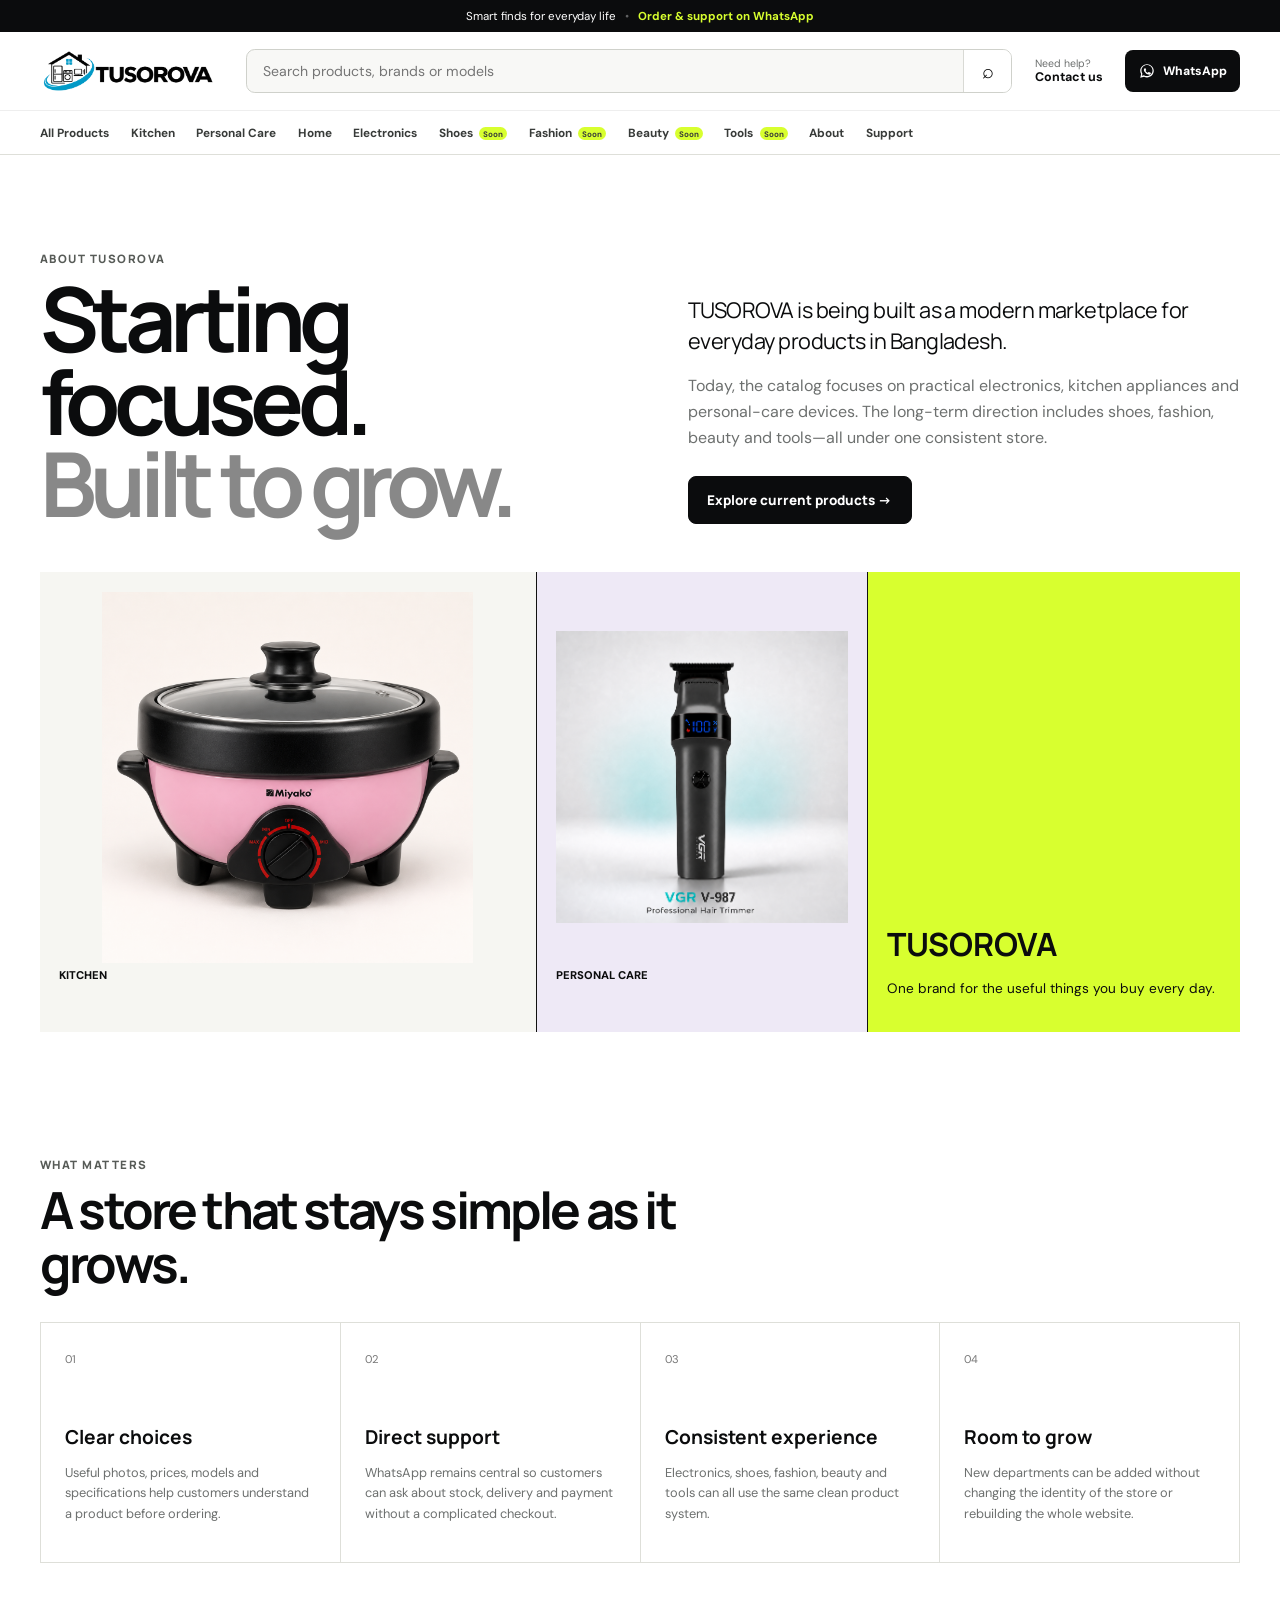
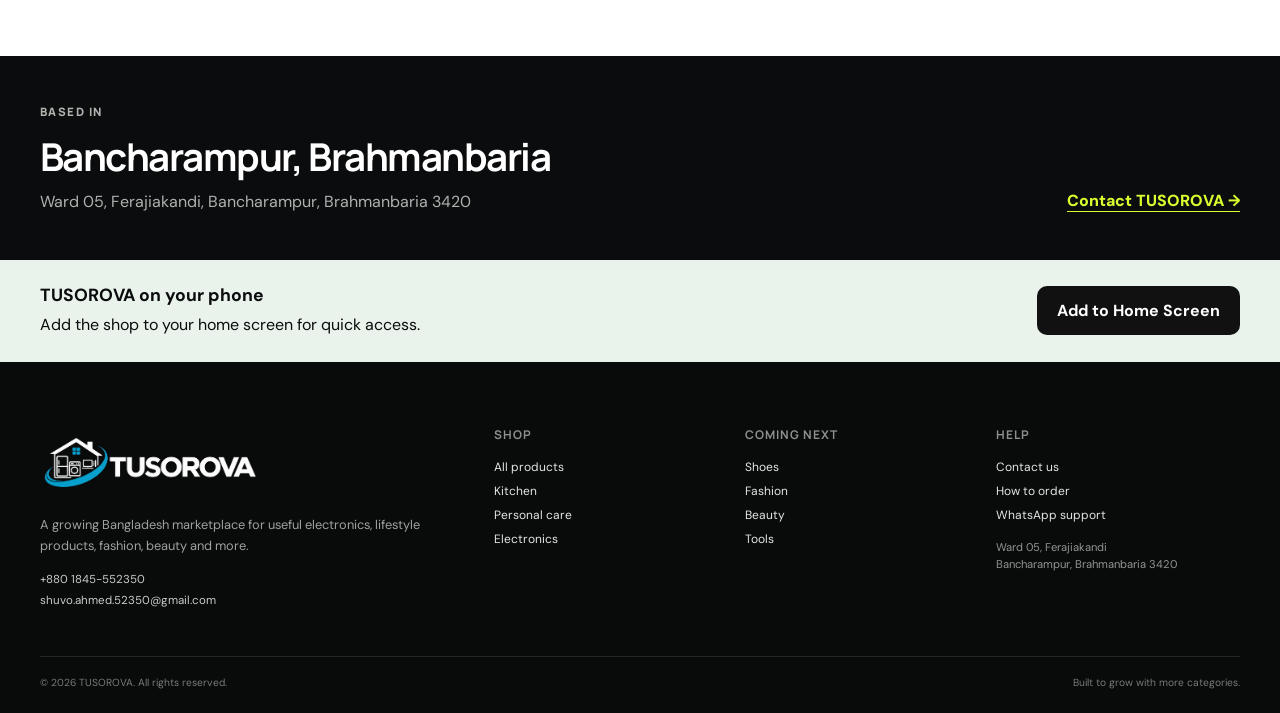
==== commit 5cfb1643: "Add installable TUSOROVA app and improve phone layout" ====
--- a/about.html
+++ b/about.html
@@ -3,11 +3,15 @@
 <meta charset="utf-8">
 <meta name="viewport" content="width=device-width, initial-scale=1">
 <meta name="theme-color" content="#0a0a0a">
-<link rel="icon" href="assets/tusorova-original-mark.svg" type="image/svg+xml">
+<link rel="icon" href="assets/tusorova-white-house-v2.svg" type="image/svg+xml">
 <link rel="preconnect" href="https://fonts.googleapis.com">
 <link rel="preconnect" href="https://fonts.gstatic.com" crossorigin>
 <link href="https://fonts.googleapis.com/css2?family=DM+Sans:wght@400;500;600;700&family=Manrope:wght@600;700;800&display=swap" rel="stylesheet">
-<link rel="stylesheet" href="css/style.css?v=tusorova-2026-2">
+<link rel="stylesheet" href="css/style.css?v=tusorova-app-1">
+<link rel="manifest" href="manifest.webmanifest">
+<link rel="apple-touch-icon" href="assets/tusorova-app-icon.png">
+<meta name="apple-mobile-web-app-capable" content="yes">
+<meta name="apple-mobile-web-app-title" content="TUSOROVA">
 <meta name="description" content="About TUSOROVA, a growing Bangladesh marketplace for electronics and everyday products.">
 <title>About | TUSOROVA</title>
 </head><body data-page="about">
@@ -53,5 +57,6 @@
     <div class="footer-bottom"><span>© 2026 TUSOROVA. All rights reserved.</span><span>Built to grow with more categories.</span></div>
   </div>
 </footer>
-<script src="js/script.js?v=tusorova-2026-2"></script>
+<script src="js/script.js?v=tusorova-2026-3"></script>
+<script src="js/install.js?v=1"></script>
 </body></html>
--- a/css/style.css
+++ b/css/style.css
@@ -29,3 +29,39 @@
 @media(max-width:767px){#shopProducts,#featuredProducts,.related-section .row{grid-template-columns:repeat(2,minmax(0,1fr))}.section-space{padding:4rem 0}.section-space-sm{padding:3rem 0}.section-heading{align-items:start;flex-direction:column;gap:.7rem}.hero-section{padding-top:.8rem}.hero-shell{border-radius:.7rem}.hero-copy{padding:2.3rem 1.35rem}.hero-copy h1{font-size:3.4rem}.hero-lead{font-size:.92rem}.hero-proof{gap:.4rem .8rem}.hero-products{min-height:360px}.department-grid{grid-template-columns:1fr 1fr}.department-card{min-height:200px}.active-dept{padding-top:130px}.dept-image{inset:0 0 40%}.brand-panel{padding:2rem 1.3rem}.brand-cloud{grid-template-columns:repeat(2,1fr)}.future-panel{align-items:start;flex-direction:column}.whatsapp-cta .container{align-items:start;flex-direction:column}.shop-hero{padding:3rem 0 1.5rem}.shop-title-row{align-items:start;flex-direction:column}.shop-mini-trust{display:none}.product-count{display:none}.shop-section .product-image-wrap{height:170px}.product-image-wrap{height:200px}.product-info{padding:.7rem}.product-title{font-size:.8rem}.product-badge{font-size:.45rem}.product-order{padding:.46rem .48rem;font-size:.56rem}.product-price{font-size:.9rem}.product-info-section{margin-top:2.5rem;padding-top:3rem}.spec-row{grid-template-columns:120px 1fr;gap:1rem}.about-hero{padding:4rem 0 2rem}.about-collage{grid-template-columns:1fr}.about-card.text-card{grid-column:auto}.value-grid{grid-template-columns:1fr}.location-section .container{align-items:start;flex-direction:column}.contact-hero{padding:3.5rem 0 2rem}.contact-info{grid-template-columns:1fr}.contact-card.primary{grid-column:auto}.form-grid{grid-template-columns:1fr}.form-grid .full{grid-column:auto}.message-form{padding:1.3rem}.payment-strip .container{flex-wrap:wrap}.footer-grid{grid-template-columns:1fr 1fr}.footer-brand-col{grid-column:1/-1}}
 @media(max-width:480px){.header-main{grid-template-columns:auto 132px 1fr auto;gap:.55rem}.brand-logo{width:128px}.department-grid{grid-template-columns:1fr 1fr;gap:.6rem}.department-card{padding:.8rem;min-height:175px}.active-dept{padding-top:110px}.department-card h3{font-size:.95rem}.department-card p{font-size:.62rem}.coming-dept{min-height:145px}.dept-letter{font-size:2.6rem}.trust-grid{grid-template-columns:1fr}.trust-grid>div{border-right:0!important;border-bottom:1px solid rgba(255,255,255,.12)}.trust-grid>div:last-child{border-bottom:0}.steps-grid{grid-template-columns:1fr}.steps-grid article{min-height:150px}.steps-grid h3{margin-top:1.5rem}.hero-product-main{left:5%;width:59%}.hero-product-top{right:4%;width:34%}.hero-product-bottom{right:3%;width:39%}.shop-section .row{--bs-gutter-x:.6rem;--bs-gutter-y:.7rem}.shop-section .product-image-wrap{height:150px}.shop-section .product-info{padding:.55rem}.shop-section .product-title{font-size:.72rem}.product-brand,.product-model{display:none}.shop-section .product-order{font-size:0;width:29px;height:29px;border-radius:50%;padding:0;justify-content:center}.shop-section .product-order span{font-size:.7rem}.main-product-image{padding:1rem}.purchase-points>div{grid-template-columns:110px 1fr}.footer-grid{grid-template-columns:1fr}.footer-brand-col{grid-column:auto}.footer-grid>div:last-child{grid-column:auto}}
 .footer-logo img{filter:invert(1) hue-rotate(180deg)}
+.shop-tools{position:static;top:auto;z-index:auto}
+.product-card{height:auto;align-self:start}
+.product-card .product-image-wrap{height:auto;padding:0}
+.product-card .product-image{display:block;width:100%;height:auto;object-fit:contain}
+.product-card .product-info{flex:0 0 auto}
+.product-card .product-title{min-height:0}
+.product-card .product-bottom{margin-top:0;padding-top:.65rem}
+.app-install{background:#e9f3ec;padding:1.5rem 0}
+.app-install[hidden],.app-install-help[hidden]{display:none}
+.app-install .container{display:flex;flex-wrap:wrap;align-items:center;justify-content:space-between;gap:1rem}
+.app-install strong{font-size:1.1rem}.app-install p{margin:.4rem 0 0;line-height:1.6}
+.app-install-button{border:0;border-radius:10px;background:#111;color:#fff;padding:14px 20px;min-height:44px;cursor:pointer;font-weight:700}
+.app-install-help{flex-basis:100%;font-size:.9rem}
+@media(max-width:991px){
+ .header-main{grid-template-columns:44px minmax(0,1fr) 44px;gap:.6rem;padding-top:.5rem}
+ .brand-logo{width:min(180px,100%)}.header-whatsapp{grid-column:3;grid-row:1;width:44px;height:44px}
+ .mobile-menu-btn{width:44px;height:44px}.site-search{grid-column:1/-1;grid-row:2;height:46px}
+ .site-search input,.message-form input,.message-form textarea{font-size:16px}
+ .department-nav.open{max-height:65vh;overflow-y:auto}
+ .filter-button{min-height:44px}.filter-bar{padding-block:8px}
+}
+@media(max-width:767px){
+ .container{width:calc(100% - 24px)}
+ .hero-copy{padding:1.6rem 1.1rem}.hero-copy h1{font-size:clamp(2.2rem,10vw,3.2rem)}
+ .hero-lead{font-size:1rem}.shop-hero{padding:1.8rem 0 1rem}.shop-title-row h1{font-size:clamp(2.2rem,10vw,3.2rem)}
+ .section-space{padding:2.8rem 0}.shop-section{padding:1rem 0 2.5rem}
+ #shopProducts,#featuredProducts,.related-section .row{gap:.65rem}
+ .product-card .product-title{font-size:.85rem;overflow-wrap:anywhere}
+ .product-card .product-bottom{flex-wrap:wrap;gap:.45rem}
+ .shop-section .product-order,.product-order{font-size:.65rem;min-height:44px;width:auto;height:auto;border-radius:6px;padding:.55rem .65rem}
+ .shop-section .product-order span{font-size:.8rem}
+ .product-summary h1{font-size:clamp(1.8rem,8vw,2.6rem)}
+ .spec-row{grid-template-columns:minmax(0,1fr) minmax(0,1.5fr);gap:.75rem;overflow-wrap:anywhere}
+ .footer-contact-mini a,.contact-card h3{overflow-wrap:anywhere}
+ .app-install-button{width:100%}.app-install{padding-bottom:calc(1.5rem + env(safe-area-inset-bottom))}
+}
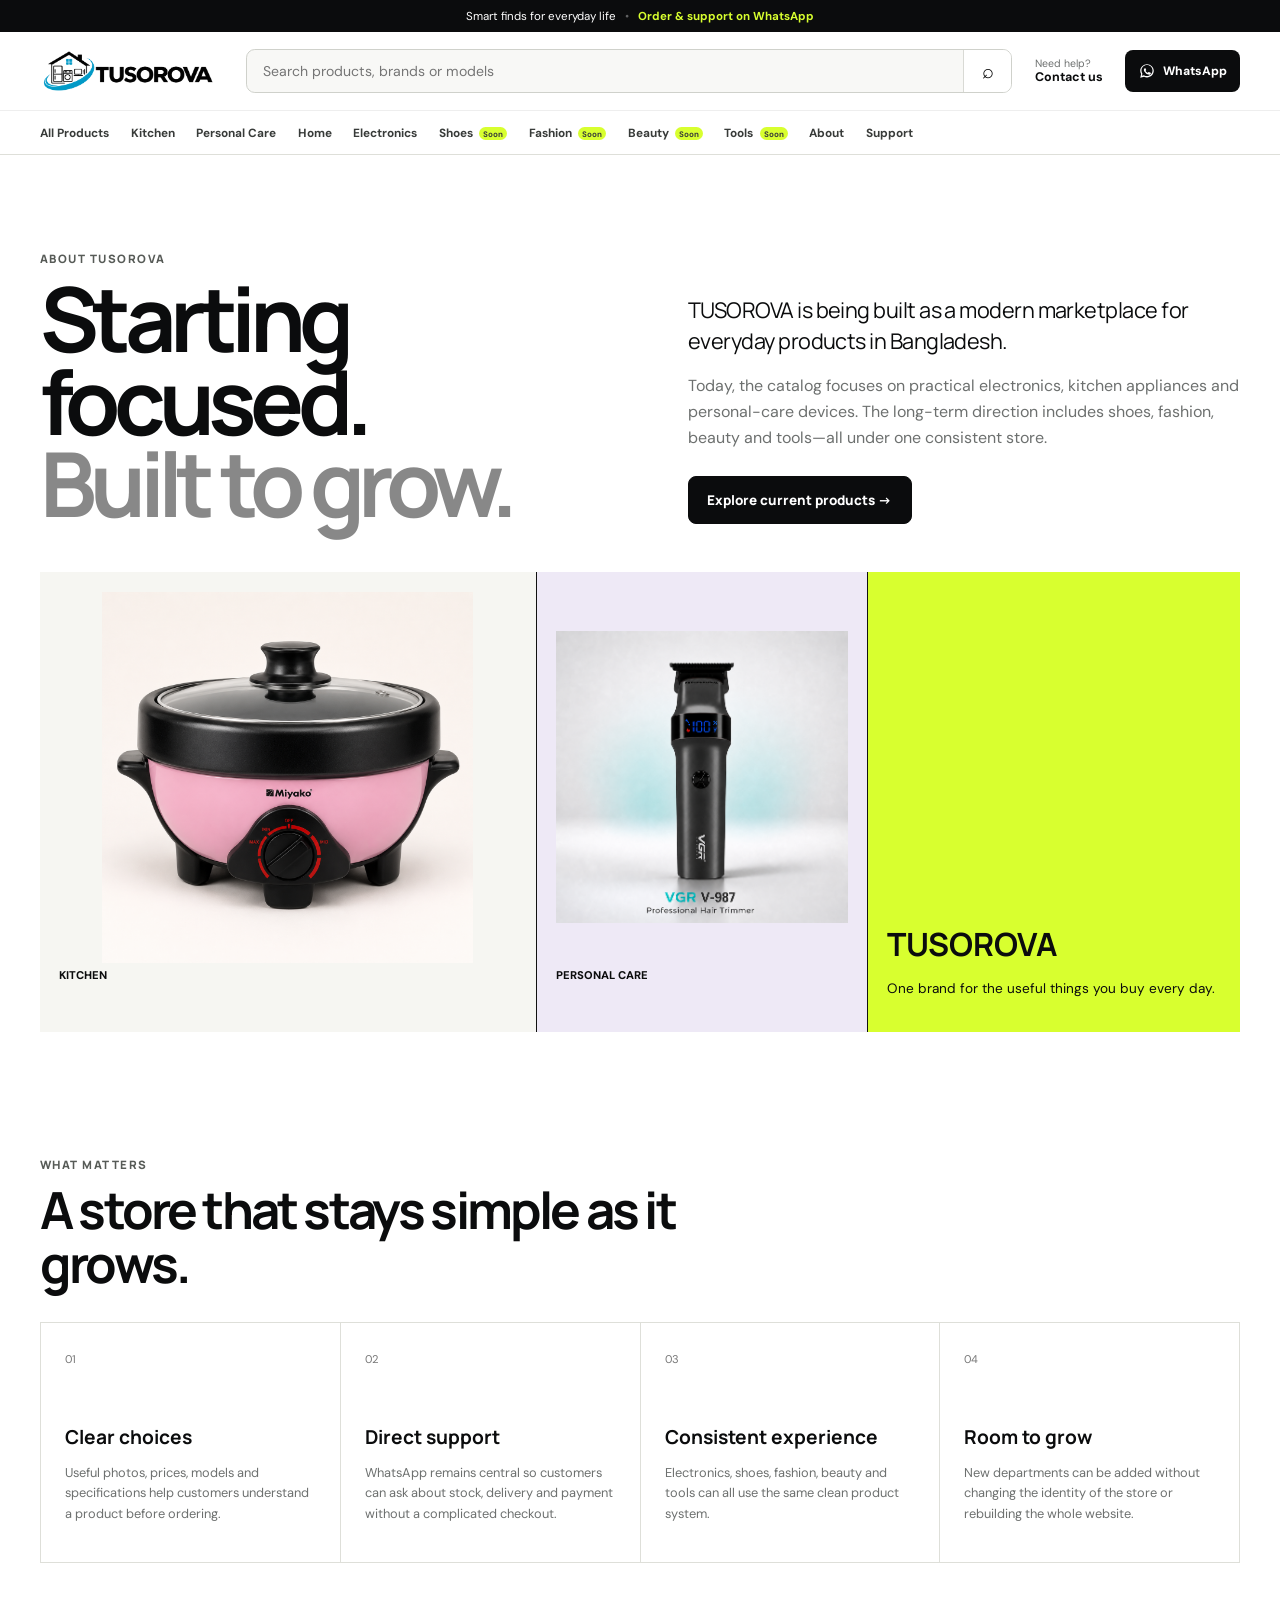
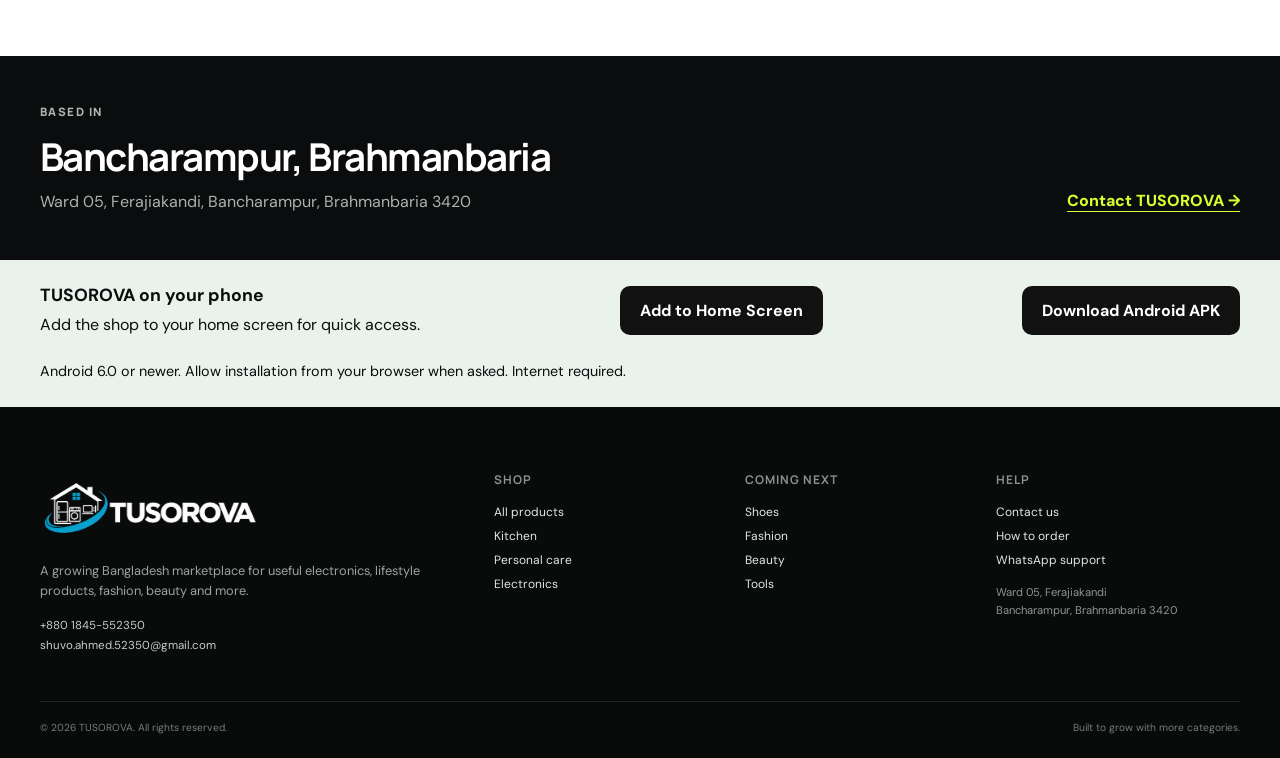
==== commit 6095aeba: "Build signed TUSOROVA Android APK and add download link" ====
--- a/about.html
+++ b/about.html
@@ -58,5 +58,5 @@
   </div>
 </footer>
 <script src="js/script.js?v=tusorova-2026-3"></script>
-<script src="js/install.js?v=1"></script>
+<script src="js/install.js?v=2"></script>
 </body></html>
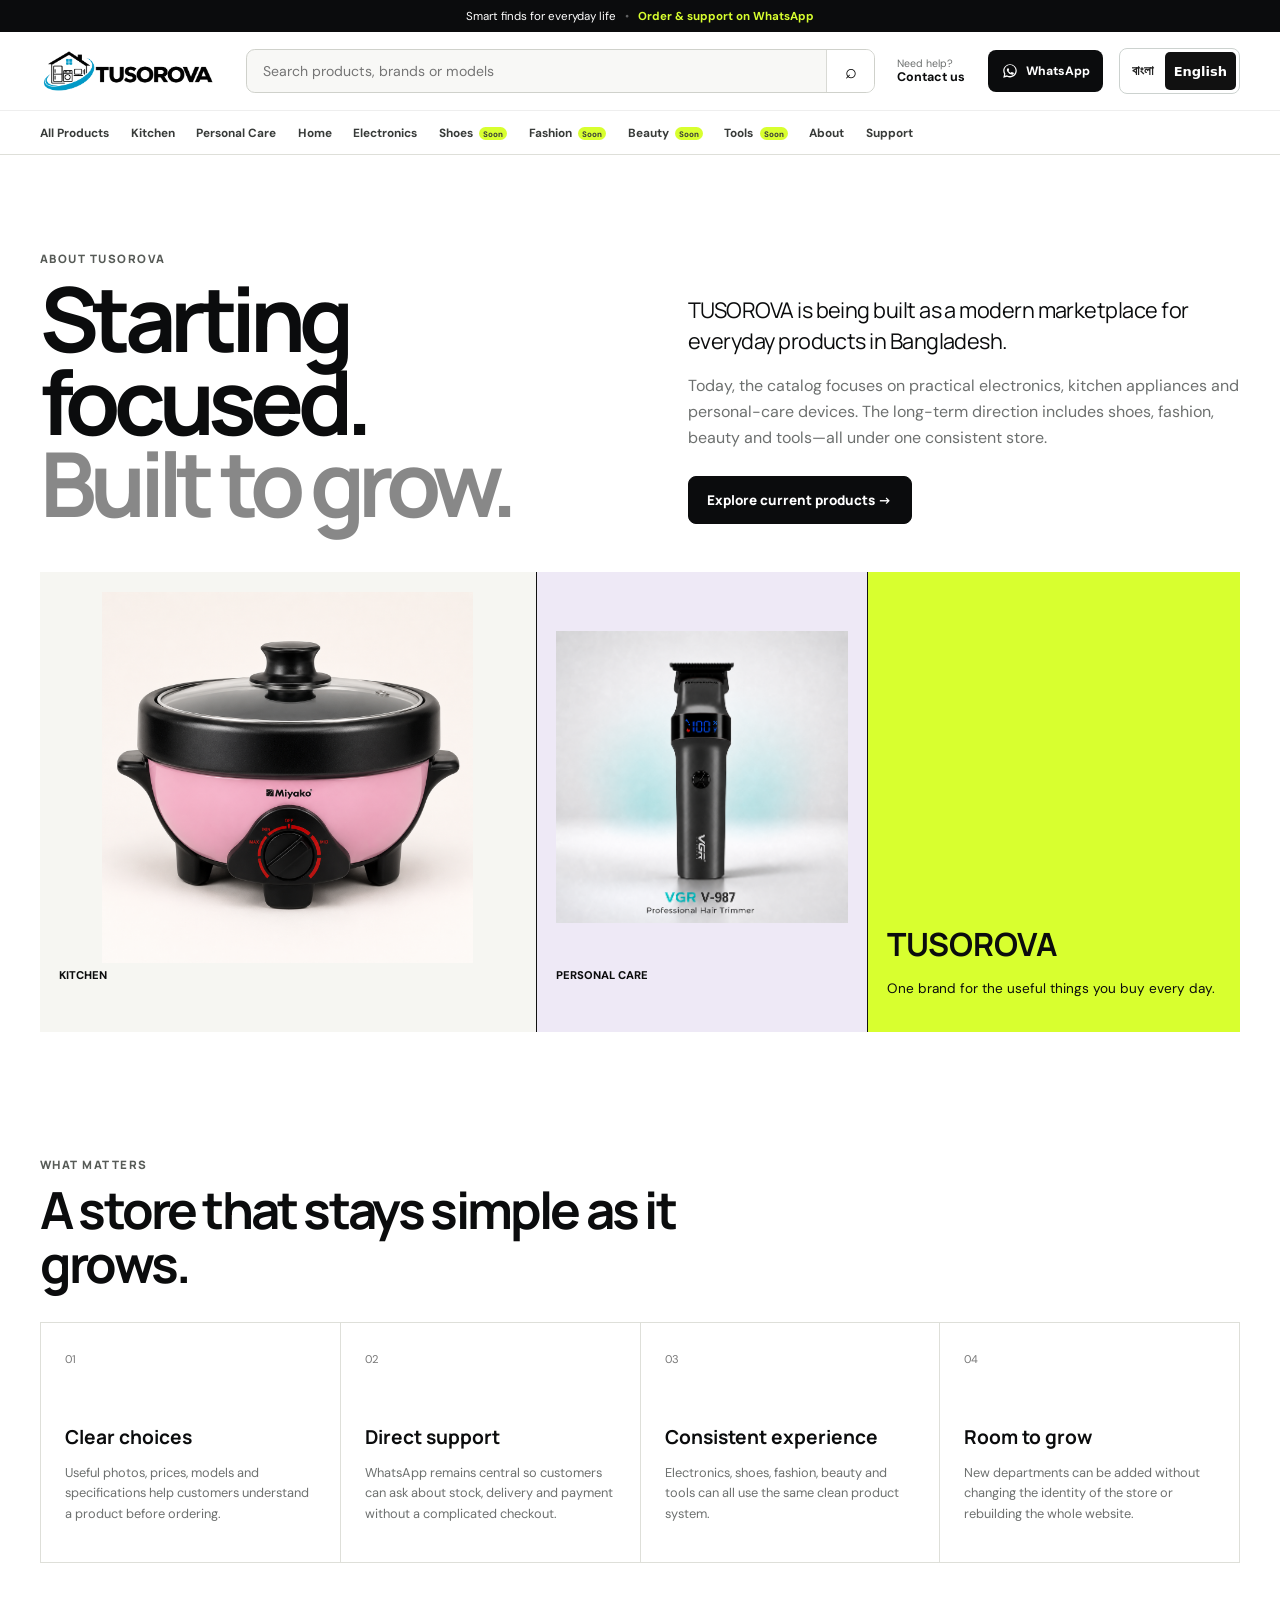
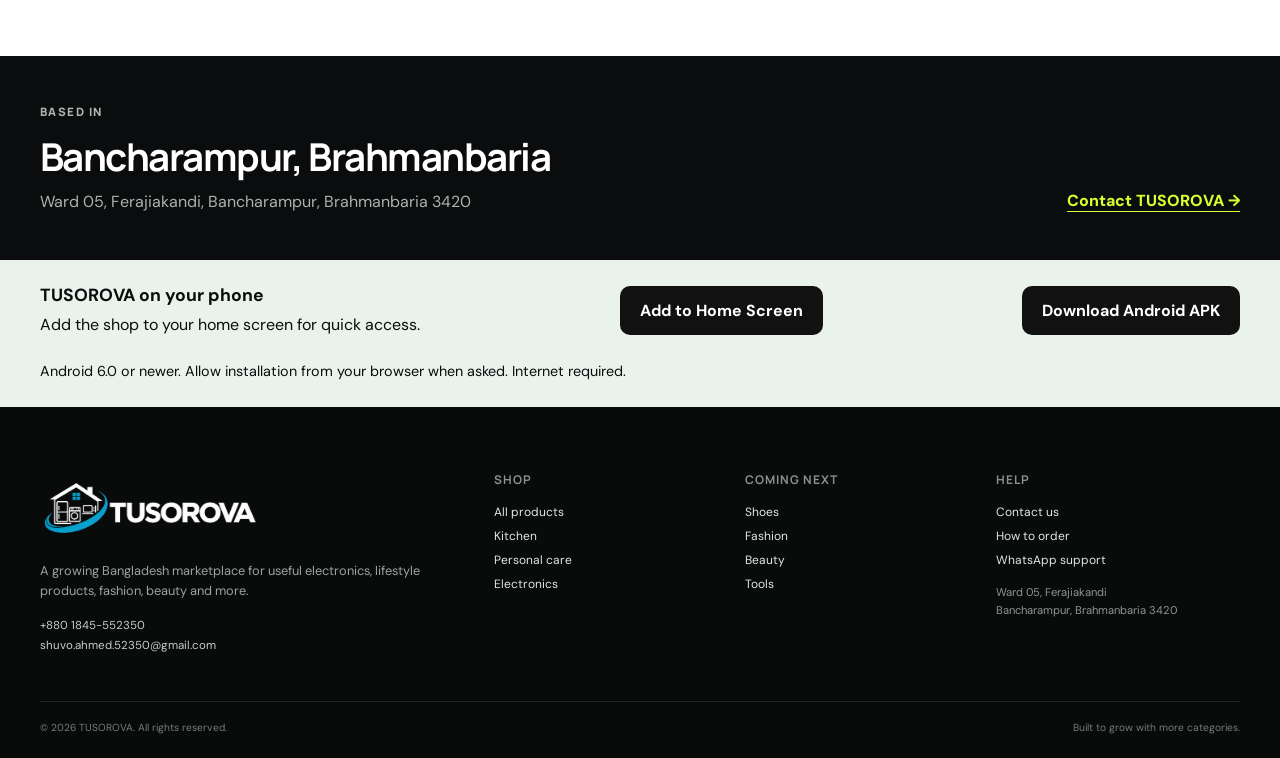
==== commit 8e236677: "Add Bangla English language switch and multilingual product search" ====
--- a/about.html
+++ b/about.html
@@ -57,6 +57,8 @@
     <div class="footer-bottom"><span>© 2026 TUSOROVA. All rights reserved.</span><span>Built to grow with more categories.</span></div>
   </div>
 </footer>
-<script src="js/script.js?v=tusorova-2026-3"></script>
+<link rel="stylesheet" href="css/language.css?v=1">
+<script src="js/script.js?v=tusorova-2026-4"></script>
 <script src="js/install.js?v=2"></script>
+<script src="js/language.js?v=1"></script>
 </body></html>
--- a/css/language.css
+++ b/css/language.css
@@ -0,0 +1,10 @@
+.language-switch{display:flex;gap:2px;padding:3px;border:1px solid #ccd2cf;border-radius:8px;justify-self:end;white-space:nowrap}
+.language-switch button{border:0;background:transparent;color:#222;border-radius:5px;min-height:38px;padding:6px 9px;font:600 13px system-ui,sans-serif;cursor:pointer}
+.language-switch button[aria-pressed="true"]{background:#111;color:#fff}
+.language-switch button:focus-visible{outline:3px solid #00a6be;outline-offset:2px}
+html[lang="bn"] body{line-height:1.65}
+html[lang="bn"] h1,html[lang="bn"] h2,html[lang="bn"] h3{letter-spacing:normal;line-height:1.3}
+@media(min-width:1200px){.header-main{grid-template-columns:190px minmax(220px,1fr) auto auto auto}}
+@media(min-width:992px) and (max-width:1199px){.header-main{grid-template-columns:170px minmax(180px,1fr) auto auto}}
+@media(max-width:991px){.header-main{grid-template-columns:44px minmax(0,1fr) auto 44px}.header-whatsapp{grid-column:4}.language-switch{grid-column:3;grid-row:1}.language-switch button{padding:5px 6px;min-height:38px}.site-search{grid-column:1/-1}}
+@media(max-width:380px){.header-main{gap:4px;grid-template-columns:32px minmax(0,1fr) auto 36px}.mobile-menu-btn{width:32px}.header-whatsapp{width:36px}.language-switch button{font-size:12px;padding:4px}}
